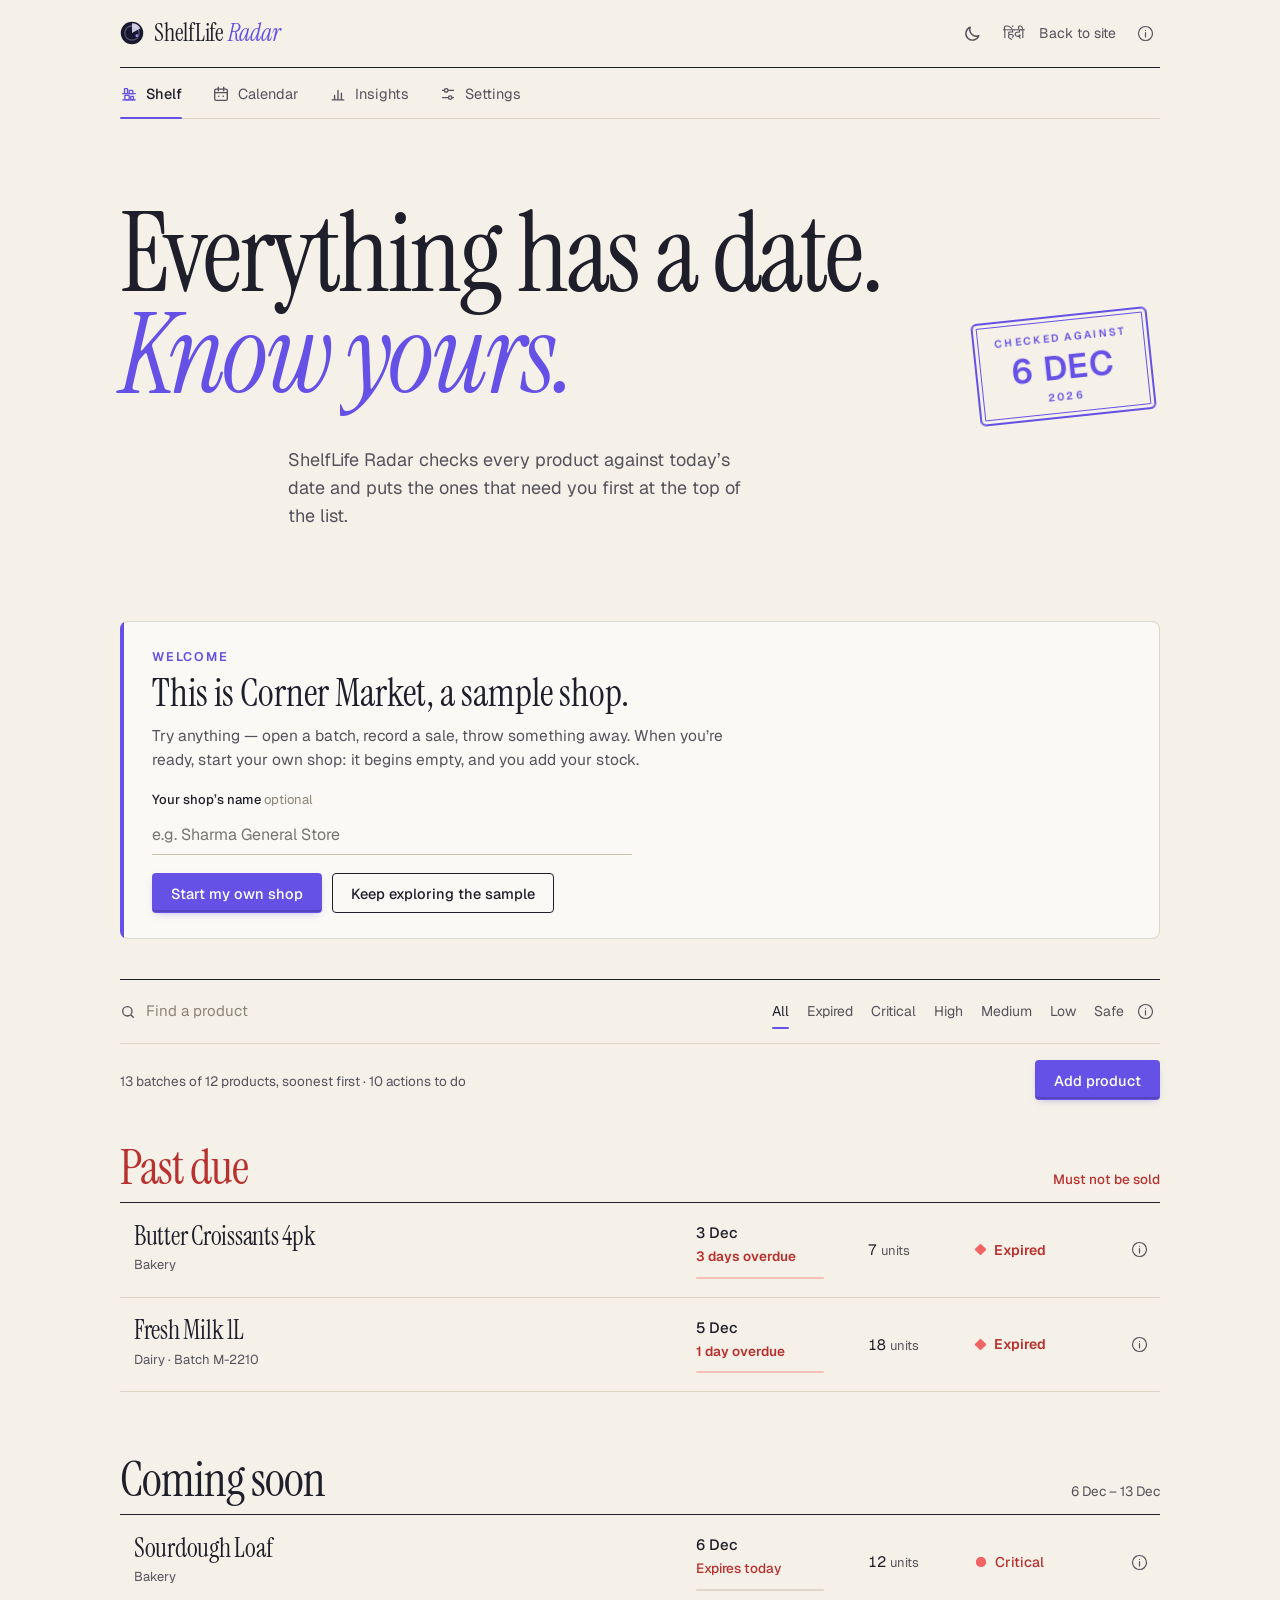
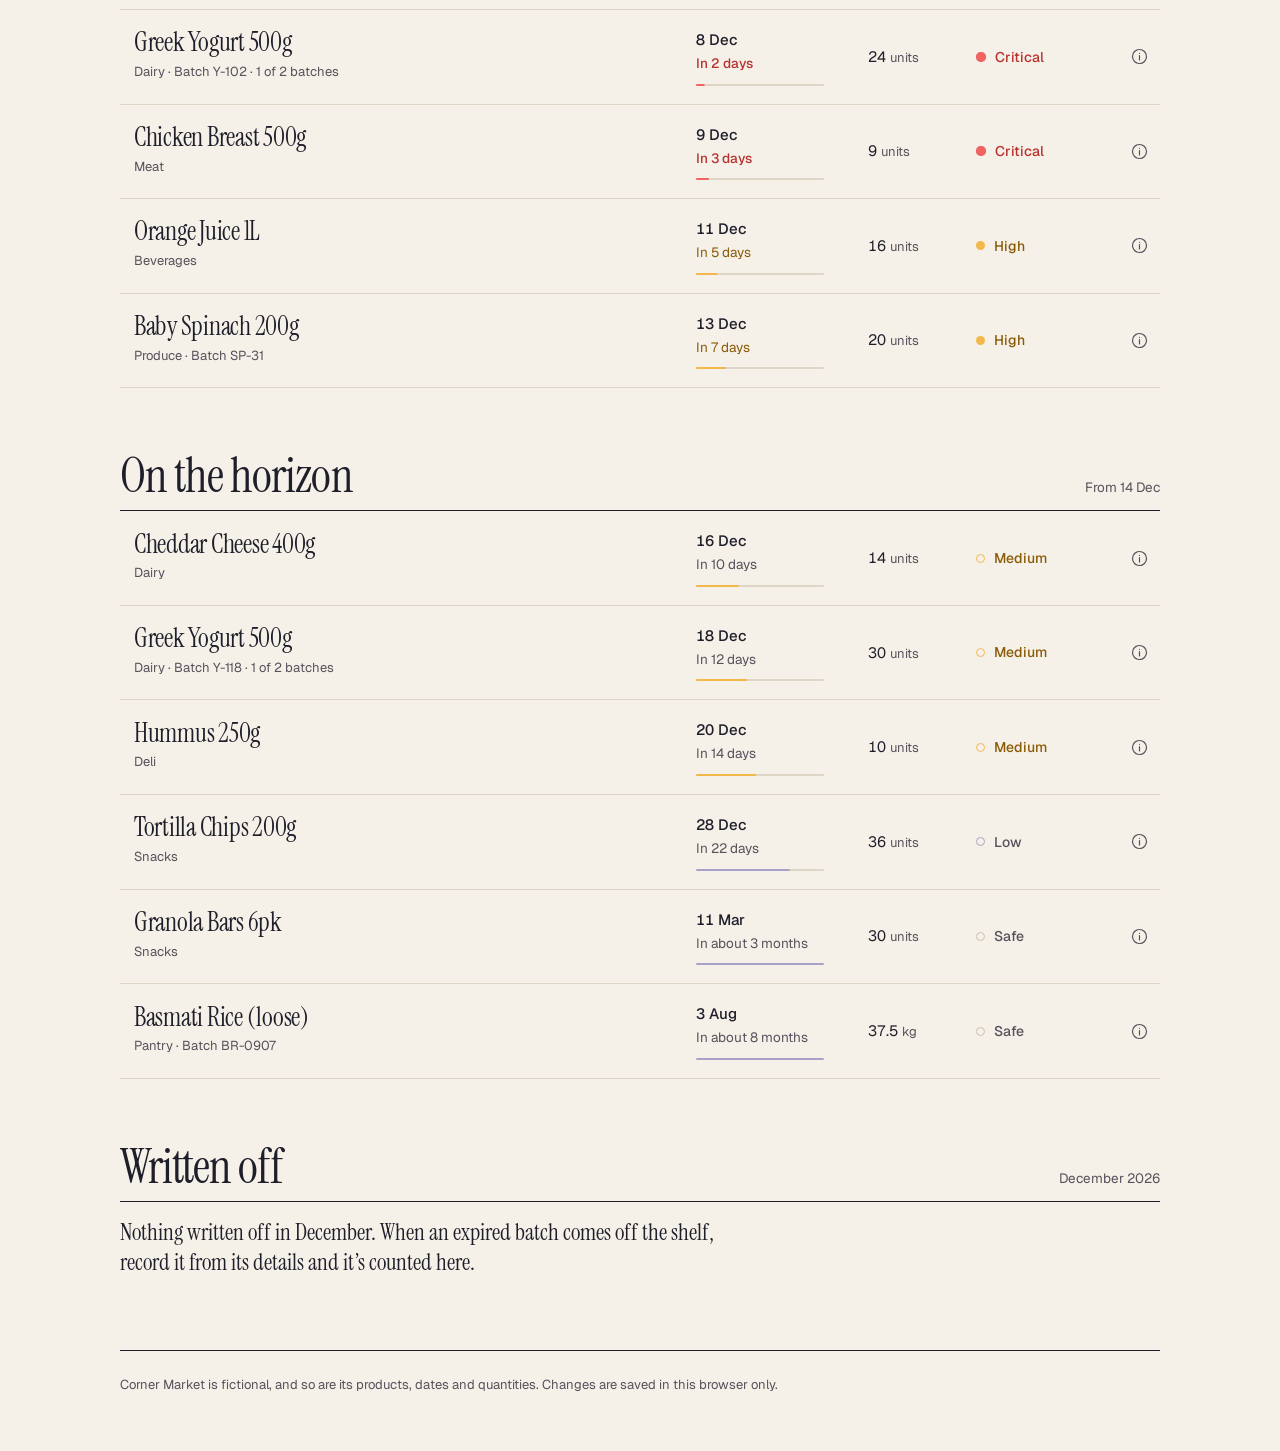
==== demo.html @ 05f5b01e "Add files via upload" ====
<!doctype html>
<html lang="en">
<head>
  <meta charset="utf-8" />
  <meta name="viewport" content="width=device-width, initial-scale=1" />
  <title data-t>The Shelf — ShelfLife Radar</title>
  <meta name="description" content="ShelfLife Radar demo: everything has a date. Fictional inventory, sorted by expiry." />
  <meta name="theme-color" content="#F5F1E8" />
  <link rel="icon" href="assets/favicon.svg" type="image/svg+xml" />
  <link rel="apple-touch-icon" href="assets/icon-192.png" />
  <link rel="preconnect" href="https://fonts.googleapis.com" />
  <link rel="preconnect" href="https://fonts.gstatic.com" crossorigin />
  <!-- The Devanagari fonts are split by script, so they only download when Hindi text is on the page -->
  <link href="https://fonts.googleapis.com/css2?family=Instrument+Serif:ital@0;1&family=Geist:wght@400;500;600&family=Tiro+Devanagari+Hindi:ital@0;1&family=Noto+Sans+Devanagari:wght@400;500;600&display=swap" rel="stylesheet" />
  <link rel="stylesheet" href="css/styles.css" />
  <link rel="stylesheet" href="css/demo.css" />
  <link rel="stylesheet" href="css/app.css" />
  <link rel="prefetch" href="index.html" />
  <script>(function (d) { d.classList.add("js"); var t; try { t = localStorage.getItem("shelflife-theme"); } catch (e) {} if (t !== "light" && t !== "dark") t = window.matchMedia && matchMedia("(prefers-color-scheme: dark)").matches ? "dark" : "light"; d.setAttribute("data-theme", t); })(document.documentElement);</script>
</head>
<body class="paper">
  <a class="skip-link" href="#inventory" data-t>Skip to the inventory</a>

  <div class="sheet" data-demo>
    <header class="mast">
      <a href="index.html" class="mast__brand" data-page-link>
        <svg class="mast__mark" viewBox="0 0 32 32" width="24" height="24" aria-hidden="true">
          <circle cx="16" cy="16" r="15" fill="currentColor" />
          <circle cx="16" cy="16" r="9.5" fill="none" stroke="#EAE6FF" stroke-opacity=".35" stroke-width="1.4" />
          <path class="brand__sweep" d="M16 16 L16 3 A13 13 0 0 1 27.3 9.5 Z" fill="#EAE6FF" fill-opacity=".85" />
          <circle class="brand__blip" cx="22.5" cy="19.5" r="1.9" fill="#9D8CFF" />
        </svg>
        <span>ShelfLife <em>Radar</em></span>
      </a>
      <div class="mast__right">
        <!-- English / हिंदी: filled in by i18n.js -->
        <!-- shown only when the browser offers to install the site as an app -->
        <button type="button" class="mast__link mast__install" data-install hidden data-t>Install app</button>
        <button type="button" class="theme-toggle" data-theme-toggle aria-label="Switch to dark mode" title="Switch to dark mode">
          <svg viewBox="0 0 20 20" aria-hidden="true"><path class="theme-toggle__moon" d="M16.6 12.4A7 7 0 0 1 7.6 3.4a7 7 0 1 0 9 9Z" /><g class="theme-toggle__sun"><circle cx="10" cy="10" r="3.6" /><path d="M10 1.8v1.8M10 16.4v1.8M1.8 10h1.8M16.4 10h1.8M4.2 4.2l1.3 1.3M14.5 14.5l1.3 1.3M4.2 15.8l1.3-1.3M14.5 5.5l1.3-1.3" /></g></svg>
        </button>
        <button type="button" class="mast__link mast__lang" data-lang-switch></button>
        <a href="index.html" class="mast__link mast__home" data-page-link data-t>Back to site</a>
        <button type="button" class="info" data-info="about" aria-label="About this demo" data-t-attr="aria-label" aria-expanded="false" aria-controls="info-pop">
          <svg viewBox="0 0 20 20" aria-hidden="true"><circle cx="10" cy="10" r="8.25" /><path d="M10 9v5M10 6.2v.1" /></svg>
        </button>
      </div>
    </header>
    <!-- Shelf · Calendar · Insights · Settings (built by shell.js; at the bottom on phones) -->
    <nav class="apptabs" aria-label="App" data-t-attr="aria-label" data-apptabs="shelf"></nav>

    <!-- Opening: identity only — no statistics -->
    <section class="opening" aria-labelledby="title">
      <p class="opening__shop" data-shop-name hidden></p>
      <h1 class="opening__title" id="title" data-split data-hero data-t-html>Everything has a date. <em>Know yours.</em></h1>
      <p class="opening__lead hero-in" style="--d:560ms" data-t>ShelfLife Radar checks every product against today’s date and puts the ones that need you first at the top of the list.</p>
      <!-- The signature: a grocer's date stamp that rolls forward to today, then presses down -->
      <div class="stamp" data-stamp role="img" aria-label="">
        <span class="stamp__label" aria-hidden="true" data-t>Checked against</span>
        <span class="stamp__window" aria-hidden="true"><span class="stamp__roll" data-roll></span></span>
        <span class="stamp__year" aria-hidden="true" data-year></span>
      </div>
    </section>

    <!-- First visit: this is a sample shop; start your own when ready (filled in by app.js) -->
    <section class="welcome" aria-labelledby="welcome-title" data-welcome hidden></section>

    <!-- Inventory: the part you act on -->
    <main class="inventory" id="inventory" tabindex="-1" aria-labelledby="inventory-title">
      <h2 class="sr-only" id="inventory-title" data-t>Inventory</h2>
      <div class="controls">
        <div class="find">
          <label class="sr-only" for="find-input" data-t>Find a product by name, batch, supplier or barcode</label>
          <svg viewBox="0 0 24 24" aria-hidden="true"><circle cx="11" cy="11" r="7" /><path d="m20 20-3.5-3.5" /></svg>
          <input id="find-input" type="search" placeholder="Find a product" data-t-attr="placeholder" autocomplete="off" data-search />
          <!-- shown only where the browser can read barcodes from the camera -->
          <button type="button" class="info find__scan" data-scan-search aria-label="Scan a barcode with the camera" data-t-attr="aria-label" hidden>
            <svg viewBox="0 0 20 20" aria-hidden="true"><path d="M2.5 6V3.5h2.5M15 3.5h2.5V6M17.5 14v2.5H15M5 16.5H2.5V14M6 7v6M8.5 7v6M11 7v6M14 7v6" /></svg>
          </button>
        </div>
        <div class="filter">
          <div class="tabs" role="group" aria-label="Filter by risk level" data-t-attr="aria-label" data-filters></div>
          <button type="button" class="info" data-info="levels" aria-label="What the risk levels mean" data-t-attr="aria-label" aria-expanded="false" aria-controls="info-pop">
            <svg viewBox="0 0 20 20" aria-hidden="true"><circle cx="10" cy="10" r="8.25" /><path d="M10 9v5M10 6.2v.1" /></svg>
          </button>
        </div>
      </div>
      <div class="inv__meta">
        <p aria-live="polite"><span data-count></span><span data-count-tail></span></p>
        <div class="inv__actions">
          <!-- import, export, backup and reset are on the Settings tab -->
          <button type="button" class="btn btn--primary btn--sm" data-add aria-expanded="false" aria-controls="adder" data-t>Add product</button>
        </div>
      </div>
      <!-- Add product: expands in place, like a product's details -->
      <section class="adder" id="adder" aria-labelledby="adder-title" data-adder inert>
        <div class="adder__inner"><div class="adder__body" data-adder-body></div></div>
      </section>
      <div data-groups></div>
      <div class="empty" data-empty hidden></div>

      <!-- Written off: expired stock that has left the shelf, and what it cost -->
      <section class="group ledger is-in" aria-labelledby="ledger-title">
        <header class="group__head"><h3 class="group__title" id="ledger-title" data-t>Written off</h3><p class="group__note" data-ledger-note></p></header>
        <p class="ledger__sum" aria-live="polite" data-ledger-sum></p>
        <p class="ledger__more" data-ledger-more hidden></p>
        <ol class="ledger__list" data-ledger-list></ol>
        <p class="ledger__export" data-ledger-export-wrap hidden><button type="button" class="detail__link" data-ledger-export data-t>Download all write-offs (CSV)</button></p>
      </section>
    </main>

    <footer class="colophon">
      <p data-t>Corner Market is fictional, and so are its products, dates and quantities. Changes are saved in this browser only.</p>
    </footer>
  </div>

  <div class="pop" id="info-pop" role="dialog" aria-modal="false" aria-labelledby="pop-title" data-pop hidden></div>
  <div class="toasts" aria-live="polite" data-toasts></div>

  <!-- the language goes first, so the headline is split into words already translated -->
  <script src="js/demo/i18n-hi.js"></script>
  <script src="js/demo/i18n.js"></script>
  <script src="js/main.js"></script>
  <script src="js/demo/inventory.js"></script>
  <script src="js/demo/store.js"></script>
  <script src="js/demo/csv.js"></script>
  <script src="js/demo/scan.js"></script>
  <script src="js/demo/ui.js"></script>
  <script src="js/demo/shell.js"></script>
  <script src="js/demo/app.js"></script>
</body>
</html>
---- css/styles.css ----
/* =========================================================
   ShelfLife Radar — shared base (homepage + demo)
   Tokens · Base · Buttons · Reveal helpers · Page transition · Keyframes · Reduced motion
   Page-specific styles live in home.css and demo.css.
   ========================================================= */

:root {
  /* Palette — midnight navy, electric violet, soft lavender on warm off-white.
     Amber and coral are reserved for expiry-risk information only. */
  --bg: #faf9f6;
  --surface: #ffffff;
  --line: #e7e5ee;
  --line-strong: #d4d1e0;

  --ink: #242433;
  --ink-2: #3c3c50;
  --muted: #5c5c70;
  --faint: #727287;

  --navy: #17172f;
  --violet: #7965f2;          /* fills, lines, highlights, focus */
  --violet-strong: #6651e6;   /* button backgrounds & small violet text (AA contrast) */
  --violet-deep: #5440d4;     /* hover/pressed */
  --lavender: #eae6ff;

  --amber: #f2b84b;
  --amber-ink: #8a5a06;
  --coral: #f06464;
  --coral-ink: #b8312f;

  --logo: var(--navy);        /* the radar disc in the logo */
  /* quiet lavender marks for "nothing urgent" (fuses, dots, bars), and the soft amber bar */
  --mark-fuse: #a8a2c9;
  --mark-dot: #b8b1dd;
  --mark-bar: #c9c3e6;
  --amber-soft: #f6d58e;

  --font-body: "Geist", "Noto Sans Devanagari", ui-sans-serif, system-ui, -apple-system, "Segoe UI", Roboto, sans-serif;

  --ease: cubic-bezier(0.16, 1, 0.3, 1);
  --ease-soft: cubic-bezier(0.4, 0, 0.2, 1);
  color-scheme: light;
}

/* ---------- Dark theme ----------
   The script in each page's <head> sets data-theme before the first paint: the choice saved in
   this browser, else the phone's own setting (main.js keeps it in step and runs the switch).
   Same identity at night: warm dark paper, warm light ink, the violet lightened so it reads.
   Tokens flip here; each stylesheet ends with the few rules that need more than a token. */
:root[data-theme="dark"] {
  color-scheme: dark;
  --bg: #16151c;
  --surface: #201f28;
  --line: #2e2c37;
  --line-strong: #46424f;
  --ink: #ece8de;
  --ink-2: #d2cdc3;
  --muted: #aaa498;
  --faint: #948e82;
  --lavender: #2a2745;
  --amber-ink: #f2c46a;
  --coral-ink: #ff8f88;
  --logo: #302c62;
  --mark-fuse: #6c6690;
  --mark-dot: #6c6690;
  --mark-bar: #5d5885;
  --amber-soft: #a8823a;
  background: #16151c;
}
[data-theme="dark"] .paper,
[data-theme="dark"] .home {
  --paper: #16151c;
  --ink: #ece8de;
  --ink-soft: #b8b2a7;
  --muted: #948e82;
  --rule: #2f2d37;
  --rule-strong: #46424f;
  --accent: #a898ff;
}

/* ---------- Base ---------- */
*, *::before, *::after { box-sizing: border-box; }
html { scroll-behavior: smooth; -webkit-text-size-adjust: 100%; }
body {
  margin: 0;
  background: var(--bg);
  color: var(--ink);
  font-family: var(--font-body);
  font-size: 17px;
  line-height: 1.6;
  -webkit-font-smoothing: antialiased;
  overflow-x: clip;
}
h1, h2, h3, p, figure { margin: 0; }
ul, ol { margin: 0; padding: 0; list-style: none; }
a { color: inherit; text-decoration: none; }
button { font: inherit; color: inherit; background: none; border: 0; padding: 0; cursor: pointer; }

/* outline follows each element's own radius */
:focus-visible { outline: 2px solid var(--violet); outline-offset: 3px; }

.skip-link {
  position: absolute; left: 16px; top: -60px; z-index: 100;
  padding: 10px 14px; border-radius: 10px; background: var(--navy); color: #fff;
  transition: top 0.2s var(--ease);
}
.skip-link:focus { top: 12px; }

/* Page transitions between the homepage and the demo (see main.js).
   The canvas behind both pages is the same paper colour, so there is never a white flash. */
html { background: #f5f1e8; }
/* A sheet of paper with a violet edge wipes across between pages:
   exit — it rises from the bottom and covers the page, then the browser navigates;
   entry — the new page starts covered and the sheet lifts away. */
html::after {
  content: ""; position: fixed; inset: 0; z-index: 300; pointer-events: none;
  background: #f5f1e8;
  border-top: 3px solid #6651e6; border-bottom: 3px solid #6651e6;
  transform: translateY(101%);
}
.js::after { animation: sheetLift 0.6s cubic-bezier(0.7, 0, 0.3, 1) both; }
.is-leaving::after { animation: none; transform: none; transition: transform 0.38s cubic-bezier(0.7, 0, 0.3, 1); }
@keyframes sheetLift { from { transform: none; } to { transform: translateY(-101%); } }
/* under the sheet, the page settles in (backwards fill: no transform lingers afterwards,
   so fixed and sticky elements behave normally once it has arrived) */
.js body { animation: pageIn 0.7s var(--ease) 0.15s backwards; }
.is-leaving body { pointer-events: none; }
@keyframes pageIn { from { opacity: 0; transform: translateY(18px); } }
:root[data-theme="dark"]::after { background: #16151c; border-color: #a898ff; }

/* Switching light/dark: the new look spreads out in a circle from the button (main.js) */
::view-transition-old(root), ::view-transition-new(root) { animation: none; mix-blend-mode: normal; }

/* ---------- Light / dark switch (moon in light, sun in dark) ---------- */
.theme-toggle {
  display: inline-grid; place-items: center; flex: none;
  width: 34px; height: 34px; margin: -4px 0;
  border-radius: 50%;
  color: var(--ink-soft);
  -webkit-tap-highlight-color: transparent;
  transition: color 0.2s ease, background-color 0.2s ease, transform 0.15s var(--ease);
}
.theme-toggle:hover { color: var(--accent); background: rgba(121, 101, 242, 0.1); }
.theme-toggle:active { transform: scale(0.9); }
.theme-toggle svg { width: 19px; height: 19px; overflow: visible; fill: none; stroke: currentColor; stroke-width: 1.5; stroke-linecap: round; stroke-linejoin: round; }
.theme-toggle__moon, .theme-toggle__sun { transform-origin: 10px 10px; transition: transform 0.6s var(--ease), opacity 0.3s ease; }
.theme-toggle__sun { opacity: 0; transform: rotate(-90deg) scale(0.4); }
[data-theme="dark"] .theme-toggle__sun { opacity: 1; transform: none; }
[data-theme="dark"] .theme-toggle__moon { opacity: 0; transform: rotate(90deg) scale(0.4); }

/* Off-screen loops can be paused by JS */
.is-paused, .is-paused * { animation-play-state: paused !important; }

/* ---------- Buttons ---------- */
.btn {
  position: relative;
  display: inline-flex; align-items: center; justify-content: center; gap: 10px;
  height: 48px; padding: 0 22px;
  border-radius: 999px;
  font-weight: 500; font-size: 15.5px;
  white-space: nowrap;
  border: 1px solid transparent;
  user-select: none;
  -webkit-tap-highlight-color: transparent;
  /* one feel everywhere: quick colour, springy lift; press is instant, release eases back */
  transition: transform 0.3s var(--ease), box-shadow 0.3s var(--ease), background-color 0.18s ease, border-color 0.18s ease, color 0.18s ease;
}
.btn:hover { transform: translateY(-1.5px); }
.btn:active { transform: translateY(0) scale(0.97); transition-duration: 0.08s; }
.btn--sm { height: 38px; padding: 0 16px; font-size: 14.5px; }
.btn--lg { height: 54px; padding: 0 26px; font-size: 16.5px; }
.btn__arrow { width: 18px; height: 18px; fill: none; stroke: currentColor; stroke-width: 2; stroke-linecap: round; stroke-linejoin: round; transition: transform 0.35s var(--ease); }
.btn:hover .btn__arrow { transform: translateX(4px); }
.btn--primary {
  background: var(--violet-strong);
  color: #fff;
  box-shadow: inset 0 1px 0 rgba(255, 255, 255, 0.16), 0 6px 16px -6px rgba(102, 81, 230, 0.55);
}
.btn--primary:hover { background: var(--violet-deep); box-shadow: inset 0 1px 0 rgba(255, 255, 255, 0.16), 0 14px 28px -10px rgba(102, 81, 230, 0.6); }
.btn--ghost { color: var(--ink); border-color: var(--line-strong); background: transparent; }
.btn--ghost:hover { background: var(--surface); border-color: var(--ink-2); }

/* ---------- Reveal helpers (driven by main.js) ---------- */
/* Headings with data-split rise in word by word */
.w { display: inline-block; overflow: hidden; vertical-align: top; padding: 0 0.06em 0.12em; margin: 0 -0.06em -0.12em; }
.w__i { display: inline-block; }
.js [data-split] .w__i { transform: translateY(108%); transition: transform 1s var(--ease) calc(var(--wi) * 60ms + var(--d, 0ms)); }
.js.is-loaded [data-hero] .w__i,
.js [data-split].is-in .w__i { transform: none; }

/* Single elements fade up as they scroll in (an animation, so hover transitions stay untouched) */
.js [data-reveal]:not(.is-in) { opacity: 0; }
.js [data-reveal].is-in { animation: revealUp 0.9s var(--ease) var(--d, 0ms) backwards; }

/* Elements that enter with the first paint */
.js:not(.is-loaded) .hero-in { opacity: 0; }
.js.is-loaded .hero-in { animation: revealUp 1s var(--ease) var(--d) backwards; }

/* ---------- The logo: a radar that keeps sweeping ----------
   The dot lights up as the sweep's leading edge passes it (about 16% of the turn). */
.brand__sweep { transform-origin: 16px 16px; animation: spin 7s linear infinite; }
.brand__blip { animation: blip 7s linear infinite; }
@keyframes blip { 0%, 13% { opacity: 0.35; } 16% { opacity: 1; } 55%, 100% { opacity: 0.35; } }

/* ---------- Keyframes ---------- */
@keyframes spin { to { transform: rotate(360deg); } }
@keyframes revealUp { from { opacity: 0; transform: translateY(18px); } to { opacity: 1; transform: translateY(0); } }

/* ---------- Reduced motion ---------- */
@media (prefers-reduced-motion: reduce) {
  html { scroll-behavior: auto; }
  *, *::before, *::after {
    animation-duration: 0.001ms !important;
    animation-iteration-count: 1 !important;
    animation-delay: 0ms !important;
    transition-duration: 0.001ms !important;
    transition-delay: 0ms !important;
  }
}
---- css/demo.css ----
/* =========================================================
   ShelfLife Radar — The Shelf (demo)
   Paper, ink, one accent (violet). Instrument Serif for display, Geist for the interface.
   Opening = identity (headline + date stamp). Inventory = action. Details = on demand.
   Coral = expired / critical. Amber = approaching. Nothing else is coloured.
   ========================================================= */

.paper {
  --paper: #f5f1e8;
  --ink: #1f1f2b;
  --ink-soft: #55525c;
  --muted: #8a8476;
  --rule: #ddd6c6;
  --rule-strong: #c9c0ac;
  --accent: var(--violet-strong);
  --serif: "Instrument Serif", "Tiro Devanagari Hindi", "Iowan Old Style", "Palatino Linotype", Georgia, serif;
  --col: 168px;           /* the indent shared by the lead text */
  --t: 0.6s;
  --rise: 12px;
  background: var(--paper);
  color: var(--ink);
}

.sr-only {
  position: absolute; width: 1px; height: 1px; padding: 0; margin: -1px;
  overflow: hidden; clip: rect(0 0 0 0); white-space: nowrap; border: 0;
}
.sheet { max-width: 1120px; margin: 0 auto; padding: 0 40px; }   /* same frame as the homepage's .wrap */
.paper :focus-visible { outline-color: var(--accent); }
/* buttons inside the app: one size, beside the small text links; a tight shadow instead of a glow */
.paper .btn { height: 40px; padding: 0 18px; font-size: 14.5px; border-radius: 4px; }
.paper .btn--primary { box-shadow: inset 0 -2px 0 rgba(23, 23, 47, 0.22), 0 3px 8px -4px rgba(102, 81, 230, 0.5); }
.paper .btn--primary:hover { box-shadow: inset 0 -2px 0 rgba(23, 23, 47, 0.32), 0 8px 16px -8px rgba(102, 81, 230, 0.6); }
.paper .btn--ghost { border-color: var(--ink); color: var(--ink); }
.paper .btn--ghost:hover { background: rgba(31, 31, 43, 0.05); }
.js.is-loaded .paper .hero-in { animation: rise 0.8s var(--ease) var(--d) backwards; }

/* ---------- Small shared pieces ---------- */
.info {
  display: inline-grid; place-items: center; flex: none;
  width: 30px; height: 30px; margin: -5px 0;
  border-radius: 50%;
  color: var(--ink-soft);
  transition: color 0.2s ease, background-color 0.2s ease, transform 0.15s var(--ease);
}
.info svg { width: 17px; height: 17px; fill: none; stroke: currentColor; stroke-width: 1.4; stroke-linecap: round; }
.info:hover, .info[aria-expanded="true"] { color: var(--accent); background: rgba(121, 101, 242, 0.1); }
.info:active { transform: scale(0.9); }
.textlink { font-size: 15px; color: var(--accent); text-decoration: underline; text-underline-offset: 3px; text-decoration-thickness: 1px; }

.risk { display: inline-flex; align-items: center; gap: 8px; font-size: 13.5px; font-weight: 500; white-space: nowrap; }
.risk::before { content: ""; flex: none; width: 8px; height: 8px; border-radius: 50%; box-sizing: border-box; }
.risk--expired::before { border-radius: 1px; background: var(--coral); transform: rotate(45deg); }
.risk--critical::before { background: var(--coral); }
.risk--high::before { background: var(--amber); }
.risk--medium::before { border: 1.5px solid var(--amber); }
.risk--low::before, .risk--safe::before { border: 1.5px solid currentColor; opacity: 0.6; }

/* ---------- Masthead ---------- */
.mast { display: flex; align-items: center; justify-content: space-between; height: 68px; border-bottom: 1px solid var(--ink); }
.mast__brand { font-family: var(--serif); font-size: 24px; letter-spacing: -0.01em; white-space: nowrap; }
.mast__link { white-space: nowrap; }
.mast__brand em { color: var(--accent); }
.mast__right { display: flex; align-items: center; gap: 14px; }
.mast__link { font-size: 14px; color: var(--ink-soft); text-decoration: underline; text-decoration-color: transparent; text-underline-offset: 4px; transition: color 0.2s ease, text-decoration-color 0.2s ease; }
.mast__link:hover { color: var(--ink); text-decoration-color: currentColor; }

/* ---------- Opening: identity ---------- */
.opening { position: relative; padding: 84px 0 92px; }
.opening__title {
  font-family: var(--serif); font-weight: 400;
  font-size: clamp(3.6rem, 8.6vw, 7.4rem);
  line-height: 0.92; letter-spacing: -0.025em;
}
.opening__title em { display: block; color: var(--accent); white-space: nowrap; }
.opening__lead { max-width: 29rem; margin: 40px 0 0 var(--col); font-size: 18px; line-height: 1.55; color: var(--ink-soft); }

/* The signature: a date stamp. It rolls through the last week to today, then presses down. */
.stamp {
  position: absolute; right: 8px; top: 196px;
  display: grid; justify-items: center; gap: 2px;
  padding: 12px 20px 11px;
  color: var(--accent);
  border: 2px solid currentColor;
  border-radius: 6px;
  box-shadow: inset 0 0 0 3px var(--paper), inset 0 0 0 4px currentColor;
  rotate: 0deg;
  transform: rotate(-6deg);
  transition: rotate 0.5s var(--ease);
  cursor: default;
}
.stamp:hover { rotate: 4deg; }
.stamp__label, .stamp__year { font-size: 10.5px; font-weight: 600; letter-spacing: 0.22em; text-transform: uppercase; }
.stamp__window { display: block; height: 1.12em; overflow: hidden; font-size: 34px; font-weight: 600; letter-spacing: 0.04em; line-height: 1.12; font-variant-numeric: tabular-nums; }
.stamp__roll { display: flex; flex-direction: column; align-items: center; }
.stamp__roll span { display: block; height: 1.12em; white-space: nowrap; }
/* final state (no JS / reduced motion): today showing */
.stamp__roll { transform: translateY(calc(var(--steps, 0) * -1.12em)); }

.js .stamp { opacity: 0; }
.js .stamp .stamp__roll { transform: none; }
.js .stamp.is-on { animation: press 1.6s var(--ease) 0.35s both; }
.js .stamp.is-on .stamp__roll { transform: translateY(calc(var(--steps, 0) * -1.12em)); transition: transform 0.8s cubic-bezier(0.7, 0, 0.3, 1) 0.45s; }

/* ---------- Inventory: action ---------- */
.inventory { outline: none; }

.controls {
  position: sticky; top: 0; z-index: 20;
  display: flex; align-items: center; gap: 28px;
  padding: 12px 0;
  background: var(--paper);
  border-top: 1px solid var(--ink);
  border-bottom: 1px solid var(--rule);
}
.find { position: relative; flex: 0 0 240px; display: flex; align-items: center; gap: 4px; }
.find__scan[hidden] { display: none; }
.find__scan svg { position: static; margin: 0; stroke: currentColor; stroke-width: 1.4; }
.find > svg { position: absolute; left: 0; top: 50%; width: 16px; height: 16px; margin-top: -8px; fill: none; stroke: var(--ink-soft); stroke-width: 2; stroke-linecap: round; }
.find input {
  flex: 1; min-width: 0; width: 100%; padding: 7px 0 7px 26px;
  font: inherit; font-size: 15px; color: var(--ink);
  background: transparent; border: 0; border-bottom: 1px solid transparent; border-radius: 0;
  transition: border-color 0.2s ease;
}
.find input::placeholder { color: var(--muted); }
.find input:hover { border-bottom-color: var(--rule-strong); }
.find input:focus { outline: none; border-bottom-color: var(--accent); }
.filter { display: flex; align-items: center; gap: 6px; flex: 1; min-width: 0; justify-content: flex-end; }
.tabs { position: relative; display: flex; gap: 18px; overflow-x: auto; scrollbar-width: none; }
.tabs::-webkit-scrollbar { display: none; }
.tab { position: relative; padding: 6px 0; font-size: 14px; color: var(--ink-soft); white-space: nowrap; transition: color 0.18s ease, transform 0.08s ease; }
.tab:hover { color: var(--ink); }
.tab.is-active { color: var(--ink); }
.tab:active { transform: translateY(1px); }
/* one indicator that slides to the active filter (positioned by app.js) */
.tabs__bar {
  position: absolute; left: 0; bottom: 0;
  height: 1.5px; width: 0;
  background: var(--accent);
  border-radius: 1px;
  pointer-events: none;
  transition: transform 0.4s var(--ease), width 0.4s var(--ease);
}
.tabs__bar.no-anim { transition: none; }

.inv__meta { display: flex; align-items: baseline; justify-content: space-between; gap: 16px; padding-top: 16px; font-size: 13.5px; color: var(--ink-soft); }
.reset { font-size: 13.5px; color: var(--ink-soft); text-decoration: underline; text-decoration-color: var(--rule-strong); text-underline-offset: 4px; transition: color 0.2s ease, text-decoration-color 0.2s ease; }
.reset:hover { color: var(--ink); text-decoration-color: currentColor; }

/* groups */
.group { margin-top: 64px; }
[data-groups] > .group:first-child { margin-top: 44px; }
.group[hidden] { display: none; }
.group__head { display: flex; align-items: baseline; justify-content: space-between; gap: 16px; padding-bottom: 10px; border-bottom: 1px solid var(--ink); }
.group__title { font-family: var(--serif); font-weight: 400; font-size: clamp(2.2rem, 3.8vw, 3rem); line-height: 1; letter-spacing: -0.02em; }
.group--expired .group__title { color: var(--coral-ink); }
.group__note { font-size: 13.5px; color: var(--ink-soft); }
.group--expired .group__note { color: var(--coral-ink); font-weight: 500; }
.js .group .group__head { opacity: 0; transform: translateY(var(--rise)); transition: opacity var(--t) var(--ease) var(--rd, 0ms), transform var(--t) var(--ease) var(--rd, 0ms); }
.js .group.is-in .group__head { opacity: 1; transform: none; }

/* entries */
.entry { position: relative; border-bottom: 1px solid var(--rule); }
.entry[hidden] { display: none; }
.entry__row {
  position: relative;
  display: grid;
  grid-template-columns: minmax(0, 1fr) 148px 84px 124px 30px;
  align-items: center;
  column-gap: 24px;
  padding: 18px 6px 18px 14px;
  cursor: pointer;
}
/* hover / open: a wash that sweeps in from the left, with a violet edge when open */
.entry__row::before {
  content: ""; position: absolute; inset: 0;
  background: linear-gradient(90deg, rgba(121, 101, 242, 0.08), rgba(121, 101, 242, 0.02) 75%, transparent);
  transform: scaleX(0); transform-origin: left;
  transition: transform 0.45s var(--ease);
  pointer-events: none;
}
.entry__row::after { content: ""; position: absolute; left: 0; top: 10px; bottom: 10px; width: 2px; background: var(--accent); transform: scaleY(0); transition: transform 0.35s var(--ease); }
.entry__row:hover::before, .entry.is-open .entry__row::before { transform: none; }
.entry.is-open .entry__row::after { transform: none; }

.entry__what { position: relative; min-width: 0; }
.entry__name {
  display: flex; width: fit-content; align-items: baseline; gap: 10px; max-width: 100%;
  font-family: var(--serif); font-size: clamp(1.4rem, 2vw, 1.7rem); line-height: 1.08; letter-spacing: -0.01em;
  text-align: left;
  transition: transform 0.35s var(--ease), color 0.25s ease;
}
.entry__name-text {
  text-decoration: underline; text-decoration-thickness: 1px; text-underline-offset: 6px; text-decoration-color: transparent;
  background: linear-gradient(currentColor, currentColor) 0 58% / 0 1px no-repeat;   /* strike-through when handled */
  transition: text-decoration-color 0.25s ease, background-size 0.6s var(--ease);
}
.entry__row:hover .entry__name { transform: translateX(4px); }
.entry__row:hover .entry__name-text { text-decoration-color: var(--accent); }
.entry.is-open .entry__name { color: var(--accent); }
.entry__name:focus-visible { outline: 2px solid var(--accent); outline-offset: 4px; border-radius: 2px; }
.entry__check { width: 18px; height: 18px; flex: none; fill: none; stroke: var(--accent); stroke-width: 2; stroke-linecap: round; stroke-linejoin: round; stroke-dasharray: 20; stroke-dashoffset: 20; transition: stroke-dashoffset 0.5s var(--ease) 0.1s; }
.entry.is-done .entry__check, .entry.is-reviewed .entry__check { stroke-dashoffset: 0; }
.entry__cat { display: inline-block; margin-top: 4px; font-size: 13px; color: var(--ink-soft); }
.entry__note:not(:empty) { margin-left: 10px; font-size: 13px; font-weight: 500; color: var(--accent); }

.entry__when { position: relative; display: flex; flex-direction: column; gap: 1px; }
.entry__date { font-size: 15px; font-weight: 500; font-variant-numeric: tabular-nums; }
.entry__count { font-size: 13.5px; color: var(--ink-soft); white-space: nowrap; }
.entry--expired .entry__count { color: var(--coral-ink); font-weight: 600; }
.entry--critical .entry__count { color: var(--coral-ink); font-weight: 500; }
.entry--high .entry__count { color: var(--amber-ink); }
.entry__qty { position: relative; font-size: 15px; font-variant-numeric: tabular-nums; }
.entry__qty span { font-size: 13px; color: var(--ink-soft); }

/* status: one mark + one word; the mark's shape and fill grow with urgency */
.entry__status { position: relative; display: inline-flex; align-items: center; gap: 9px; font-size: 14px; font-weight: 500; color: var(--ink-soft); white-space: nowrap; }
.entry .mark { position: relative; flex: none; width: 9px; height: 9px; border-radius: 50%; box-sizing: border-box; border: 1.5px solid var(--rule-strong); transition: transform 0.35s var(--ease); }
.entry--expired .entry__status { color: var(--coral-ink); font-weight: 600; }
.entry--expired .mark { border: 0; border-radius: 1px; background: var(--coral); transform: rotate(45deg) scale(0.95); }
.entry--critical .entry__status { color: var(--coral-ink); }
.entry--critical .mark { border: 0; width: 10px; height: 10px; background: var(--coral); }
.entry--high .entry__status { color: var(--amber-ink); }
.entry--high .mark { border: 0; background: var(--amber); }
.entry--medium .entry__status { color: var(--amber-ink); }
.entry--medium .mark { border-color: var(--amber); }
.entry--low .mark { border-color: var(--mark-fuse); }
.entry__row:hover .mark { transform: scale(1.3); }
.entry--expired .entry__row:hover .mark { transform: rotate(45deg) scale(1.2); }
.entry__info { position: relative; }

.entry.is-done .entry__name-text { background-size: 100% 1px; color: var(--muted); }
.entry.is-done .entry__when, .entry.is-done .entry__qty, .entry.is-done .entry__status { opacity: 0.45; }
.entry.is-confirm .mark::after { content: ""; position: absolute; inset: -2px; border-radius: 50%; border: 1.5px solid var(--accent); animation: ring 1s var(--ease) both; }

/* entry reveal: rises in as it scrolls into view, a few at a time */
.js .entry { opacity: 0; transform: translateY(var(--rise)); transition: opacity var(--t) var(--ease) var(--rd, 0ms), transform var(--t) var(--ease) var(--rd, 0ms); }
.js .entry.is-in { opacity: 1; transform: none; }

/* ---------- Details: on demand, expanding in place ---------- */
.entry__drawer { display: grid; grid-template-rows: 0fr; transition: grid-template-rows 0.45s var(--ease); }
.entry.is-open .entry__drawer { grid-template-rows: 1fr; }
.entry.no-anim .entry__drawer, .entry.no-anim .detail > * { transition: none !important; }
.entry__drawer-inner { overflow: hidden; min-height: 0; }
.detail { padding: 4px 6px 24px 14px; }
.detail__plain, .detail__next { max-width: 40rem; }
.detail > * { opacity: 0; transform: translateY(8px); transition: opacity 0.4s var(--ease), transform 0.4s var(--ease); }
.entry.is-open .detail > * { opacity: 1; transform: none; }
.entry.is-open .detail > :nth-child(2) { transition-delay: 0.05s; }
.entry.is-open .detail > :nth-child(3) { transition-delay: 0.1s; }
.entry.is-open .detail > :nth-child(n + 4) { transition-delay: 0.15s; }
.detail__plain { font-family: var(--serif); font-size: 23px; line-height: 1.3; }
.entry--expired .detail__plain { color: var(--coral-ink); }
.detail__next { margin-top: 16px; padding-left: 14px; border-left: 2px solid var(--accent); font-size: 15px; line-height: 1.5; }
.entry--expired .detail__next { border-left-color: var(--coral); }
.detail__next span { display: block; font-size: 12.5px; font-weight: 600; color: var(--accent); }
.entry--expired .detail__next span { color: var(--coral-ink); }
.detail__status { margin-top: 12px; font-size: 13.5px; font-weight: 500; color: var(--accent); }
.detail__actions { display: flex; flex-wrap: wrap; align-items: center; gap: 10px; margin-top: 18px; }
.detail__manage { display: inline-flex; gap: 18px; margin-left: auto; }
.detail__link { font-size: 14px; color: var(--ink-soft); text-decoration: underline; text-underline-offset: 4px; text-decoration-color: var(--rule-strong); transition: color 0.2s ease, text-decoration-color 0.2s ease; }
.detail__link:hover { color: var(--ink); text-decoration-color: currentColor; }
.detail__title { margin-bottom: 14px; font-family: var(--serif); font-weight: 400; font-size: 24px; line-height: 1.1; }

/* the product's batches, inside an open row (soonest expiry first) */
.stock { margin-top: 22px; padding-top: 14px; border-top: 1px solid var(--rule); }
.stock__head { display: flex; flex-wrap: wrap; align-items: baseline; justify-content: space-between; gap: 6px 16px; font-size: 14.5px; color: var(--ink-soft); }
.stock__head b { font-weight: 600; color: var(--ink); }
.stock__head .detail__manage { margin-left: 0; }
.stock__list { display: grid; gap: 2px; margin-top: 10px; }
.stock__item { display: grid; grid-template-columns: 11rem minmax(0, 1fr); align-items: baseline; gap: 14px; padding: 8px 0; font-size: 14px; border-top: 1px dashed var(--rule); }
.stock__lot { font-weight: 500; color: var(--ink); text-align: left; white-space: nowrap; }
.stock__lot em { display: block; margin-top: 2px; font-style: normal; font-weight: 500; font-size: 12px; color: var(--accent); white-space: nowrap; }
.stock__go { color: var(--accent); text-decoration: underline; text-underline-offset: 3px; text-decoration-color: rgba(102, 81, 230, 0.35); transition: text-decoration-color 0.2s ease; }
.stock__go:hover { text-decoration-color: currentColor; }
.stock__facts { color: var(--ink-soft); }
.stock__add { display: inline-block; margin-top: 10px; }
.entry--nostock .entry__status, .entry--nostock .entry__count { color: var(--muted); }

/* delete confirmation (inside the open product) */
.confirm__title { font-family: var(--serif); font-size: 23px; line-height: 1.25; }
.confirm__text { margin-top: 6px; font-size: 15px; color: var(--ink-soft); }
.paper .btn--ink { background: var(--ink); color: var(--paper); }
.paper .btn--ink:hover { background: #000; }

/* ---------- Product form (add + edit) ---------- */
.pform { display: grid; grid-template-columns: repeat(3, minmax(0, 1fr)); gap: 20px 28px; max-width: 46rem; }
/* no browser spin arrows; softer calendar icons */
.pform input[type="number"] { -moz-appearance: textfield; appearance: textfield; }
.pform input[type="number"]::-webkit-inner-spin-button, .pform input[type="number"]::-webkit-outer-spin-button { -webkit-appearance: none; margin: 0; }
.pform input[type="date"]::-webkit-calendar-picker-indicator { opacity: 0.45; cursor: pointer; transition: opacity 0.2s ease; }
.pform input[type="date"]:hover::-webkit-calendar-picker-indicator, .pform input[type="date"]:focus::-webkit-calendar-picker-indicator { opacity: 0.9; }
.pform__field { display: flex; flex-direction: column; min-width: 0; }
.pform__field--name, .pform__section { grid-column: 1 / -1; }
.pform__section { margin: 6px 0 -6px; padding-top: 12px; border-top: 1px solid var(--rule); font-size: 13px; font-weight: 600; color: var(--ink-soft); }
.pform label { font-size: 13px; font-weight: 500; color: var(--ink); }
.pform__hint { font-weight: 400; color: var(--muted); }
.pform input, .pform select {
  width: 100%;
  margin-top: 4px;
  padding: 7px 0;
  font: inherit; font-size: 16px; color: var(--ink); font-variant-numeric: tabular-nums;
  background: transparent;
  border: 0; border-bottom: 1px solid var(--rule-strong); border-radius: 0;
  transition: border-color 0.2s ease, box-shadow 0.2s ease;
}
.pform select { appearance: none; -webkit-appearance: none; padding-right: 22px; background: linear-gradient(45deg, transparent 50%, var(--ink-soft) 50%) right 6px center / 5px 5px no-repeat, linear-gradient(-45deg, transparent 50%, var(--ink-soft) 50%) right 1px center / 5px 5px no-repeat; cursor: pointer; }
.pform input:hover, .pform select:hover { border-bottom-color: var(--ink-soft); }
.pform input:focus, .pform select:focus { outline: none; border-bottom-color: var(--accent); box-shadow: 0 1px 0 var(--accent); }
.pform input:focus-visible, .pform select:focus-visible { outline: none; }
.pform__msg { min-height: 0; margin-top: 4px; font-size: 13px; line-height: 1.35; color: var(--coral-ink); }
.pform__msg:empty { margin-top: 0; }
.pform__field.is-invalid input, .pform__field.is-invalid select { border-bottom-color: var(--coral-ink); box-shadow: 0 1px 0 var(--coral-ink); }
.pform__field.is-invalid .pform__msg { animation: msgIn 0.3s var(--ease); }
.pform__with { display: flex; align-items: flex-end; gap: 6px; }
.pform__with input { flex: 1; min-width: 0; }
.pform__with .info { margin: 0 0 2px; }
/* expiry worked out from a manufacture date */
.pform__mfg { grid-column: 1 / -1; margin-top: -4px; }
.pform__mfg-body { display: flex; flex-wrap: wrap; align-items: flex-end; gap: 10px 18px; margin-top: 12px; padding: 14px 16px; background: rgba(121, 101, 242, 0.06); border-radius: 4px; }
.pform__mfg-body[hidden] { display: none; }
.pform__mfg-life { display: flex; align-items: flex-end; gap: 10px; }
.pform__mfg-body label { display: flex; flex-direction: column; font-size: 13px; }
.pform__mfg-body input[type="date"] { width: 11.5rem; }
.pform__mfg-body input[type="number"] { width: 5rem; }
.pform__mfg-body select { width: 6.5rem; }
.pform__mfg-msg { flex-basis: 100%; font-size: 13.5px; color: var(--accent); }
.pform__mfg-msg.is-problem { color: var(--coral-ink); }
.pform__actions { grid-column: 1 / -1; display: flex; flex-wrap: wrap; gap: 10px; margin-top: 4px; }

/* ---------- Add product: expands in place below the count line ---------- */
.inv__actions { display: inline-flex; align-items: center; gap: 20px; }
.adder { display: grid; grid-template-rows: 0fr; transition: grid-template-rows 0.45s var(--ease); }
.adder.is-open { grid-template-rows: 1fr; }
.adder__inner { overflow: hidden; min-height: 0; }
.adder__body { margin-top: 18px; padding: 22px 0 26px; border-top: 1px solid var(--ink); border-bottom: 1px solid var(--rule); }
.adder__body > * { opacity: 0; transform: translateY(8px); transition: opacity 0.4s var(--ease), transform 0.4s var(--ease); }
.adder.is-open .adder__body > * { opacity: 1; transform: none; }
.adder.is-open .adder__body > :nth-child(2) { transition-delay: 0.06s; }
.adder__title { margin-bottom: 16px; font-family: var(--serif); font-weight: 400; font-size: 28px; line-height: 1.1; }
.empty .textlink { cursor: pointer; }
@keyframes msgIn { from { opacity: 0; transform: translateY(-3px); } to { opacity: 1; transform: none; } }

.empty { padding: 56px 0 24px; font-family: var(--serif); font-size: 26px; }
.empty[hidden] { display: none; }
.empty .textlink { margin-top: 10px; font-family: var(--font-body); }
.empty__hint { margin-top: 10px; font-family: var(--font-body); font-size: 14px; color: var(--ink-soft); }

/* ---------- Camera barcode scanner ---------- */
.scan { position: fixed; inset: 0; z-index: 100; display: grid; place-items: center; padding: 16px; background: rgba(31, 31, 43, 0.6); }
.scan__panel { display: grid; gap: 12px; justify-items: start; width: min(420px, 100%); padding: 18px; background: var(--paper); border-radius: 6px; box-shadow: 0 24px 60px -20px rgba(0, 0, 0, 0.5); }
.scan__title { font-family: var(--serif); font-size: 24px; line-height: 1.1; }
.scan__view { position: relative; width: 100%; aspect-ratio: 4 / 3; overflow: hidden; background: var(--ink); border-radius: 4px; }
.scan__view video { width: 100%; height: 100%; object-fit: cover; }
.scan__frame { position: absolute; left: 12%; right: 12%; top: 30%; bottom: 30%; border: 2px solid #fff; border-radius: 4px; box-shadow: 0 0 0 999px rgba(0, 0, 0, 0.35); }
.scan__msg { font-size: 14px; color: var(--ink-soft); }
.scan__msg.is-problem { color: var(--coral-ink); }

/* ---------- Hindi ---------- */
/* Letter-spacing pulls Devanagari letters apart, and its vowel signs need a little more line height */
:lang(hi) .stamp__label, :lang(hi) .stamp__year { letter-spacing: 0.04em; }
:lang(hi) .opening__title { line-height: 1.08; letter-spacing: 0; }
:lang(hi) .group__title { letter-spacing: 0; }
.mast__lang { cursor: pointer; }

/* ---------- Import (CSV) ---------- */
.io__text { max-width: 44rem; margin-bottom: 10px; font-size: 14.5px; line-height: 1.5; color: var(--ink-soft); }
.io__text b { font-weight: 600; color: var(--ink); }
.io__sum { margin-bottom: 4px; font-family: var(--serif); font-size: 23px; line-height: 1.3; }
.io__problem { max-width: 44rem; margin: 10px 0; padding-left: 12px; border-left: 2px solid var(--coral-ink); font-size: 14.5px; line-height: 1.5; color: var(--coral-ink); }
.io__rows { display: grid; gap: 4px; max-width: 44rem; margin: 6px 0 14px; font-size: 13.5px; line-height: 1.45; color: var(--ink-soft); }
.io__rows b { font-weight: 600; color: var(--ink); }
.io__details { margin: 10px 0; font-size: 14px; color: var(--ink-soft); }
.io__details summary { cursor: pointer; text-decoration: underline; text-underline-offset: 4px; text-decoration-color: var(--rule-strong); }
.io__details summary:hover { color: var(--ink); }
.io__file { position: relative; cursor: pointer; }
.io__input { position: absolute; inset: 0; width: 100%; opacity: 0; cursor: pointer; font-size: 0; }
.io__file:focus-within { outline: 2px solid var(--accent); outline-offset: 3px; }
.ledger__export { margin-top: 22px; }
.ledger__export[hidden] { display: none; }

/* ---------- Written off ---------- */
.detail__hint { margin-top: 14px; font-size: 14px; color: var(--ink-soft); max-width: 40rem; }
.ledger { margin-top: 64px; }
.ledger__sum { margin-top: 16px; font-family: var(--serif); font-size: 23px; line-height: 1.3; max-width: 40rem; }
.ledger__more { margin-top: 6px; font-size: 13.5px; color: var(--ink-soft); }
.ledger__more[hidden] { display: none; }
.ledger__list { margin-top: 14px; }
.ledger__item { display: grid; grid-template-columns: minmax(0, 1fr) auto; align-items: baseline; gap: 4px 20px; padding: 16px 0; border-top: 1px solid var(--rule); }
.ledger__what { font-size: 15.5px; color: var(--ink-soft); }
.ledger__what b { font-family: var(--serif); font-weight: 400; font-size: 1.45rem; letter-spacing: -0.01em; color: var(--ink); }
.ledger__facts { grid-column: 1; font-size: 13.5px; color: var(--ink-soft); }
.ledger__value { grid-column: 2; grid-row: 1; font-size: 17px; font-weight: 500; font-variant-numeric: tabular-nums; }
.ledger__item--waste .ledger__value, .ledger__item--refused .ledger__value { color: var(--coral-ink); }
.ledger__item--received .ledger__value { color: var(--ink-soft); text-decoration: line-through; text-decoration-color: var(--rule-strong); }
.ledger__nocost { font-weight: 400; font-size: 13.5px; color: var(--muted); }
.ledger__acts { grid-column: 1 / -1; display: flex; flex-wrap: wrap; align-items: center; gap: 18px; margin-top: 12px; }

.colophon { margin-top: 72px; padding: 24px 0 56px; border-top: 1px solid var(--ink); font-size: 13px; color: var(--ink-soft); }

/* ---------- ⓘ popover ---------- */
/* Popovers grow out of the icon that opened them (--ox = the icon's x inside the popover) */
.pop {
  --ox: 50%;
  position: fixed; z-index: 70;
  width: min(340px, calc(100vw - 24px));
  padding: 16px 18px 17px;
  font-size: 14px; line-height: 1.5;
  color: rgba(245, 241, 232, 0.82);
  background: var(--ink);
  border-radius: 4px;
  box-shadow: 0 20px 44px -18px rgba(31, 31, 43, 0.55);
  opacity: 0;
  transform: translateY(-4px) scale(0.94);
  transform-origin: var(--ox) top;
  transition: opacity 0.18s ease, transform 0.28s var(--ease);
}
.pop::before { content: ""; position: absolute; left: var(--ox); top: -5px; width: 10px; height: 10px; margin-left: -5px; background: var(--ink); transform: rotate(45deg); }
.pop.is-above { transform: translateY(4px) scale(0.94); transform-origin: var(--ox) bottom; }
.pop.is-above::before { top: auto; bottom: -5px; }
.pop.is-on { opacity: 1; transform: none; }
.pop[hidden] { display: none; }
.pop__title { margin-bottom: 6px; font-family: var(--serif); font-size: 22px; line-height: 1.1; color: #fff; }
.pop p + p { margin-top: 8px; }
.pop__levels { display: grid; gap: 8px; margin-top: 4px; }
.pop__levels li { display: grid; grid-template-columns: 84px 1fr; column-gap: 12px; align-items: baseline; }
.pop .risk { color: #fff; font-size: 13px; }
.pop :focus-visible { outline-color: #c9bfff; }

/* ---------- Toasts ---------- */
.toasts { position: fixed; left: 50%; bottom: 24px; z-index: 90; display: grid; gap: 8px; justify-items: center; transform: translateX(-50%); width: max-content; max-width: calc(100% - 32px); pointer-events: none; }
.toast {
  display: flex; align-items: center; gap: 16px;
  padding: 11px 12px 11px 18px;
  background: var(--ink); color: var(--paper);
  font-size: 14.5px; border-radius: 4px;
  box-shadow: 0 16px 40px -14px rgba(31, 31, 43, 0.5);
  pointer-events: auto;
  opacity: 0; transform: translateY(var(--rise));
  transition: opacity 0.3s var(--ease-soft), transform 0.4s var(--ease);
}
.toast.is-in { opacity: 1; transform: none; }
.toast__undo { flex: none; white-space: nowrap; padding: 5px 10px; border-radius: 3px; color: #c9bfff; font-weight: 600; font-size: 14px; transition: background-color 0.2s ease, color 0.2s ease; }
.toast__undo:hover { background: rgba(255, 255, 255, 0.1); color: #fff; }
.toast__undo:focus-visible { outline-color: #fff; }

/* ---------- Motion ---------- */
@keyframes rise { from { opacity: 0; transform: translateY(12px); } to { opacity: 1; transform: none; } }
@keyframes ring { 0% { transform: scale(1); opacity: 0.9; } 100% { transform: scale(2.6); opacity: 0; } }
/* the stamp hovers, faintly inked, while its date rolls — then presses onto the page */
@keyframes press {
  0%   { opacity: 0;    transform: rotate(-10deg) scale(1.16) translateY(-10px); }
  20%  { opacity: 0.28; transform: rotate(-10deg) scale(1.14) translateY(-10px); }
  62%  { opacity: 0.32; transform: rotate(-10deg) scale(1.12) translateY(-8px); }
  74%  { opacity: 1;    transform: rotate(-6deg) scale(0.96); }
  84%  {                transform: rotate(-6deg) scale(1.015); }
  100% { opacity: 1;    transform: rotate(-6deg) scale(1); }
}

/* ---------- Tablet ---------- */
@media (max-width: 900px) {
  .paper { --col: 96px; }
  .stamp { top: auto; bottom: 40px; right: 0; }
  .controls { flex-wrap: wrap; row-gap: 6px; }
  .find { flex: 1 1 100%; }
  .filter { flex: 1 1 100%; justify-content: space-between; }
  .entry__row { grid-template-columns: minmax(0, 1fr) 128px 64px 110px 30px; column-gap: 16px; }
}

/* ---------- Mobile ---------- */
@media (max-width: 640px) {
  .sheet { padding: 0 20px; }
  .mast { height: 60px; }
  .mast__brand { font-size: 21px; }
  .mast__home { display: none; }          /* the logo already goes home */
  .mast__right { gap: 12px; }
  .mast__link { padding: 12px 0; }
  .opening { padding: 44px 0 52px; }
  .opening__title { font-size: clamp(3.1rem, 15vw, 4.4rem); }
  .opening__lead { margin: 26px 0 0; font-size: 16.5px; }
  .stamp { position: relative; right: auto; bottom: auto; top: auto; display: inline-grid; margin: 34px 0 0 6px; padding: 10px 16px 9px; }
  .stamp__window { font-size: 28px; }

  .tabs { gap: 16px; -webkit-mask-image: linear-gradient(90deg, #000 85%, transparent); mask-image: linear-gradient(90deg, #000 85%, transparent); }
  .group { margin-top: 36px; }
  .group__title { font-size: 1.9rem; }

  /* row: name + ⓘ, then date · quantity · status */
  .entry__row {
    grid-template-columns: auto auto minmax(0, 1fr) 30px;
    grid-template-areas: "what what what info" "when qty status status";
    row-gap: 10px; column-gap: 16px;
    padding: 16px 2px 16px 10px;
  }
  .entry__what { grid-area: what; }
  .entry__info { grid-area: info; align-self: start; }
  .entry__when { grid-area: when; flex-direction: row; align-items: baseline; gap: 8px; }
  .entry__qty { grid-area: qty; }
  .entry__status { grid-area: status; justify-self: end; font-size: 13.5px; }
  .entry__name { font-size: 1.6rem; }
  .entry__row:hover .entry__name { transform: none; }
  .detail { padding: 2px 2px 22px 10px; }
  .detail__plain { font-size: 20px; }
  .detail__actions .btn { flex: 1 1 100%; }
  .detail__manage { margin: 6px auto 0; }
  .pform { grid-template-columns: 1fr 1fr; gap: 16px 18px; }
  .pform__field--name, .pform__field--category, .pform__field--supplier { grid-column: 1 / -1; }
  .stock__item { grid-template-columns: 1fr; gap: 0; }
  .pform__actions .btn { flex: 1 1 100%; }
  .inv__meta { flex-wrap: wrap; align-items: center; row-gap: 10px; }
}

/* =========================================================
   Motion — every open, switch and change animates.
   Only transform, opacity and clip-path move (smooth on phones). The global
   prefers-reduced-motion rule in styles.css turns all of this off; the JS
   helpers (enter/leave/tween in app.js) check it too.
   ========================================================= */

/* anything marked hidden stays hidden, whatever display a class gives it */
.paper [hidden] { display: none !important; }

/* logo in the masthead (the radar keeps sweeping — see styles.css) */
.mast__brand { display: inline-flex; align-items: center; gap: 10px; }
.mast__mark { flex: none; color: var(--logo); transition: transform 0.6s var(--ease); }
.mast__brand:hover .mast__mark { transform: rotate(-20deg); }

/* things that rise into place one after another (app.js enter() sets --i) */
.is-entering { animation: enterUp 0.5s var(--ease) calc(var(--i, 0) * 45ms) both; }
@keyframes enterUp { from { opacity: 0; transform: translateY(12px); } to { opacity: 1; transform: none; } }

/* section headings: the title wipes in from the left, then its rule draws under it */
.group__head { position: relative; }
.js .group__head { border-bottom-color: transparent; }
.js .group__head::after {
  content: ""; position: absolute; left: 0; right: 0; bottom: -1px; height: 1px; background: var(--ink);
  transform: scaleX(0); transform-origin: left; transition: transform 1.1s var(--ease) calc(var(--rd, 0ms) + 150ms);
}
.js .group.is-in .group__head::after { transform: none; }
.js .group .group__title { clip-path: inset(-25% 100% -25% 0); transition: clip-path 0.9s var(--ease) var(--rd, 0ms); }
.js .group.is-in .group__title { clip-path: inset(-25% -4% -25% 0); }

/* panels (Add product, Import, Backup): the top rule draws across as the panel unfolds */
.adder__body { position: relative; border-top-color: transparent; }
.adder__body::before {
  content: ""; position: absolute; left: 0; right: 0; top: -1px; height: 1px; background: var(--ink);
  transform: scaleX(0); transform-origin: left; transition: transform 0.7s var(--ease);
}
.adder.is-open .adder__body::before { transform: none; }

/* a row's details: the stock list cascades in after the rest */
.entry.is-open .stock__item { animation: enterUp 0.45s var(--ease) calc(0.25s + var(--si, 0) * 60ms) both; }

/* the "time left" fuse under each date: full = a month or more, empty = expired.
   It burns down to its length as the row comes into view. */
.entry__fuse { display: block; width: 100%; max-width: 128px; height: 2px; margin-top: 8px; border-radius: 2px; background: var(--rule); overflow: hidden; }
.entry__fuse i { display: block; height: 100%; border-radius: inherit; background: var(--mark-fuse); transform-origin: left; transform: scaleX(var(--left, 0)); transition: transform 1.2s var(--ease) calc(var(--rd, 0ms) + 250ms); }
.js .entry:not(.is-in) .entry__fuse i { transform: scaleX(0); }
.entry--critical .entry__fuse i { background: var(--coral); animation: fuseGlow 1.6s ease-in-out infinite; }
.entry--high .entry__fuse i, .entry--medium .entry__fuse i { background: var(--amber); }
.entry--expired .entry__fuse { background: rgba(240, 100, 100, 0.35); }
.entry--nostock .entry__fuse { visibility: hidden; }
.entry.is-done .entry__fuse { opacity: 0.45; }
@keyframes fuseGlow { 50% { opacity: 0.45; } }

/* critical rows: the status dot sends out a slow pulse */
.entry--critical .mark::before { content: ""; position: absolute; inset: 0; border-radius: 50%; background: var(--coral); animation: pulse 2.4s var(--ease) infinite; }
.entry.is-done .mark::before { animation: none; opacity: 0; }
@keyframes pulse { 0% { transform: scale(1); opacity: 0.55; } 70%, 100% { transform: scale(2.8); opacity: 0; } }

/* a row that was just added, restored or saved arrives with a violet glow */
.entry.is-arrived .entry__row { animation: arrive 1.4s var(--ease) both; }
@keyframes arrive {
  0% { background: rgba(121, 101, 242, 0.22); transform: translateX(-10px); }
  35% { background: rgba(121, 101, 242, 0.16); transform: none; }
  100% { background: transparent; }
}

/* the masthead stamp drifts as you scroll (app.js sets --sy) */
.stamp { translate: 0 var(--sy, 0px); }

/* text buttons press in */
.reset, .detail__link, .textlink, .tab { display: inline-block; transition-property: color, text-decoration-color, transform; }
.reset:active, .detail__link:active, .textlink:active, .tab:active { transform: scale(0.95); }
.info { transition: color 0.2s ease, background-color 0.2s ease, transform 0.35s var(--ease); }
.info:hover { transform: rotate(-12deg) scale(1.08); }
.info[aria-expanded="true"] { transform: scale(1.1); }

/* toasts spring up; undo toasts show how long the undo lasts (paused while pointed at) */
.toast { position: relative; overflow: hidden; transform: translateY(26px) scale(0.94); transition: opacity 0.3s var(--ease-soft), transform 0.55s cubic-bezier(0.34, 1.56, 0.64, 1); }
.toast.is-in { transform: none; }
.toast--undo::after {
  content: ""; position: absolute; left: 0; right: 0; bottom: 0; height: 2px; background: rgba(201, 191, 255, 0.7);
  transform-origin: left; animation: life var(--life, 6s) linear forwards;
}
.toast--undo.is-held::after { animation-play-state: paused; }
@keyframes life { from { transform: scaleX(1); } to { transform: scaleX(0); } }

/* the popover drops in with a little overshoot */
.pop { transition: opacity 0.2s ease, transform 0.45s cubic-bezier(0.34, 1.56, 0.64, 1); }

/* form errors shake once, gently */
.pform__field.is-invalid input, .pform__field.is-invalid select { animation: nudge 0.4s var(--ease); }
@keyframes nudge { 20% { transform: translateX(-4px); } 45% { transform: translateX(3px); } 70% { transform: translateX(-2px); } }

/* the "done" check draws, then the row's mark gives a small hop */
.entry.is-confirm .mark { animation: hop 0.5s cubic-bezier(0.34, 1.56, 0.64, 1); }
@keyframes hop { 40% { scale: 1.6; } }      /* scale, not transform: expired diamonds keep their rotation */

@media (max-width: 640px) {
  /* on phones the fuse runs along the bottom of the row */
  .entry__when { position: static; }
  .entry__fuse { position: absolute; left: 10px; right: 2px; bottom: 0; max-width: none; margin: 0; height: 2px; }

  /* actions: Add product full width, the text actions on one line under it */
  .inv__meta { flex-direction: column; align-items: stretch; }
  .inv__actions { display: flex; flex-wrap: wrap; align-items: center; width: 100%; gap: 0 18px; }
  .inv__actions [data-add] { order: -1; flex: 1 1 100%; height: 44px; margin-bottom: 2px; }
  .inv__actions .reset { white-space: nowrap; padding: 11px 0; }
  .paper .btn { height: 46px; }

  /* tabs: bigger to tap; the edge fade goes once the strip is scrolled to its end */
  .tab { padding: 12px 0; }
  .controls { padding: 6px 0; }
  .tabs { scroll-padding-inline: 0 56px; }
  .tabs.is-end { -webkit-mask-image: none; mask-image: none; }

  .find input { font-size: 16px; }        /* iPhone zooms into smaller text */

  /* row links: a bigger invisible tap area, so Delete isn't hit by mistake */
  .detail__link, .stock__go { padding: 11px 4px; margin: -11px -4px; }
  .detail__manage { gap: 24px; }
}
@media (max-width: 380px) {
  .entry__when { flex-wrap: wrap; row-gap: 0; }
}

/* ---------- Dark theme: what a token can't flip ----------
   Popovers, toasts and the camera stay dark panels (lifted off the page) instead of inverting. */
[data-theme="dark"] .paper .btn--ghost:hover { background: rgba(255, 255, 255, 0.06); }
[data-theme="dark"] .paper .btn--ink:hover { background: #fff; }
[data-theme="dark"] .info:hover,
[data-theme="dark"] .info[aria-expanded="true"] { background: rgba(168, 152, 255, 0.14); }
[data-theme="dark"] .stock__go { text-decoration-color: rgba(168, 152, 255, 0.45); }
[data-theme="dark"] .stock__go:hover { text-decoration-color: currentColor; }
[data-theme="dark"] .pform__mfg-body { background: rgba(168, 152, 255, 0.08); }
[data-theme="dark"] .scan__view { background: #000; }
[data-theme="dark"] .scan__panel { background: #201f28; }
[data-theme="dark"] .pop,
[data-theme="dark"] .pop::before { background: #2b2935; }
[data-theme="dark"] .pop { box-shadow: 0 0 0 1px #3a3745, 0 20px 44px -18px rgba(0, 0, 0, 0.8); }
[data-theme="dark"] .toast { background: #2b2935; color: var(--ink); box-shadow: 0 0 0 1px #3a3745, 0 16px 40px -14px rgba(0, 0, 0, 0.8); }
@keyframes arriveDark {
  0% { background: rgba(168, 152, 255, 0.2); transform: translateX(-10px); }
  35% { background: rgba(168, 152, 255, 0.14); transform: none; }
  100% { background: transparent; }
}
[data-theme="dark"] .entry.is-arrived .entry__row { animation-name: arriveDark; }
---- css/app.css ----
/* =========================================================
   ShelfLife Radar — the app pages around the Shelf
   (tab bar, page headers, Calendar, Insights, Settings).
   Same paper, ink and single violet accent as demo.css; amber/coral only mean expiry risk.
   Motion uses transform/opacity; styles.css turns it all off for reduced motion.
   ========================================================= */

/* ---------- Tab bar ---------- */
.apptabs { position: relative; border-bottom: 1px solid var(--rule); }
.apptabs__inner { position: relative; display: flex; gap: 30px; }
.apptab {
  position: relative; display: inline-flex; align-items: center; gap: 8px;
  padding: 14px 0 13px; font-size: 14.5px; color: var(--ink-soft); white-space: nowrap;
  transition: color 0.2s ease;
}
.apptab svg { width: 18px; height: 18px; fill: none; stroke: currentColor; stroke-width: 1.5; stroke-linecap: round; stroke-linejoin: round; transition: transform 0.45s cubic-bezier(0.34, 1.56, 0.64, 1); }
.apptab svg .fill { fill: currentColor; stroke: none; }
.apptab svg .knob { fill: var(--paper); transition: transform 0.45s var(--ease); }
.apptab:hover { color: var(--ink); }
.apptab:hover svg { transform: translateY(-2px) rotate(-6deg); }
.apptab:hover svg .knob:first-of-type { transform: translateX(4px); }
.apptab:hover svg .knob:last-of-type { transform: translateX(-4px); }
.apptab[aria-current="page"] { color: var(--ink); font-weight: 500; }
.apptab[aria-current="page"] svg { color: var(--accent); }
.apptab:active { transform: scale(0.96); }
.apptabs__bar {
  position: absolute; left: 0; bottom: -1px; height: 2px; width: 0; border-radius: 2px;
  background: var(--accent); transition: transform 0.55s var(--ease), width 0.55s var(--ease);
}
.apptabs__bar.no-anim { transition: none; }
/* a backup is due: a small coral dot on Settings that breathes */
.apptab__dot { position: absolute; top: 10px; left: 13px; width: 7px; height: 7px; border-radius: 50%; background: var(--coral); box-shadow: 0 0 0 2px var(--paper); animation: breathe 2.4s ease-in-out infinite; }
@keyframes breathe { 50% { transform: scale(1.35); } }

/* ---------- Page header (Calendar, Insights, Settings) ---------- */
.pagehead { padding: 64px 0 18px; }
.pagehead__title { font-family: var(--serif); font-weight: 400; font-size: clamp(2.8rem, 6.4vw, 5.2rem); line-height: 0.95; letter-spacing: -0.025em; }
.pagehead__title em { display: block; color: var(--accent); }
.pagehead__lead { max-width: 33rem; margin-top: 22px; font-size: 17px; line-height: 1.55; color: var(--ink-soft); }
:lang(hi) .pagehead__title { line-height: 1.12; letter-spacing: 0; }
.pageblock { margin-top: 56px; }
.pageblock .group__head { align-items: center; }

/* ---------- Calendar: the next 7 days ---------- */
.calweek { display: grid; grid-template-columns: repeat(7, minmax(0, 1fr)); gap: 10px; margin-top: 16px; }
.calweek__day {
  display: grid; justify-items: center; gap: 8px; padding: 12px 4px 10px; border-radius: 6px;
  text-align: center; transition: background-color 0.25s ease, transform 0.35s var(--ease);
}
.calweek__day:hover { background: rgba(121, 101, 242, 0.07); transform: translateY(-3px); }
.calweek__name { font-size: 13px; font-weight: 500; color: var(--ink-soft); }
.calweek__bar { position: relative; display: flex; align-items: flex-end; justify-content: center; width: 100%; height: 70px; }
.calweek__bar::before { content: ""; position: absolute; left: 22%; right: 22%; bottom: 0; height: 1px; background: var(--rule-strong); }
.calweek__bar i {
  display: block; width: 56%; max-width: 34px; height: calc(var(--n, 0) * 13px + 2px); border-radius: 3px 3px 0 0; background: var(--mark-bar);
  transform: scaleY(0); transform-origin: bottom; transition: transform 0.9s cubic-bezier(0.34, 1.3, 0.64, 1) calc(var(--i, 0) * 70ms);
}
.calweek.is-grown .calweek__bar i { transform: none; }
.calweek__day--expired .calweek__bar i, .calweek__day--critical .calweek__bar i { background: var(--coral); }
.calweek__day--high .calweek__bar i, .calweek__day--medium .calweek__bar i { background: var(--amber); }
.calweek__day--none .calweek__bar i { height: 0; }
.calweek__count { font-size: 12.5px; color: var(--ink-soft); font-variant-numeric: tabular-nums; }

/* ---------- Calendar: the month ---------- */
.cal__head { gap: 12px; }
.cal__nav { display: flex; align-items: center; gap: 10px; }
.cal__arrow { display: inline-grid; place-items: center; width: 38px; height: 38px; border-radius: 50%; border: 1px solid var(--rule-strong); color: var(--ink); transition: background-color 0.2s ease, transform 0.35s var(--ease), border-color 0.2s ease; }
.cal__arrow svg { width: 18px; height: 18px; fill: none; stroke: currentColor; stroke-width: 1.8; stroke-linecap: round; stroke-linejoin: round; }
.cal__arrow:hover { background: rgba(121, 101, 242, 0.08); border-color: var(--accent); }
[data-cal-prev]:hover { transform: translateX(-3px); }
[data-cal-next]:hover { transform: translateX(3px); }
.cal__arrow:active { transform: scale(0.9); }
.cal__sum { margin-top: 16px; font-family: var(--serif); font-size: 22px; line-height: 1.3; max-width: 44rem; }

.cal__layout { display: grid; grid-template-columns: minmax(0, 1.65fr) minmax(0, 1fr); gap: 44px; align-items: start; margin-top: 22px; }
.cal__weekdays, .cal__grid { display: grid; grid-template-columns: repeat(7, minmax(0, 1fr)); gap: 6px; }
.cal__weekdays span { padding-bottom: 6px; font-size: 12.5px; font-weight: 500; color: var(--muted); text-align: center; }
.cal__day {
  position: relative; display: flex; flex-direction: column; justify-content: space-between;
  aspect-ratio: 1 / 0.92; padding: 8px 8px 9px; border-radius: 6px; text-align: left;
  background: rgba(255, 255, 255, 0.35); box-shadow: inset 0 0 0 1px var(--rule);
  transition: background-color 0.25s ease, box-shadow 0.25s ease, transform 0.35s var(--ease);
}
.cal__day:hover { background: rgba(121, 101, 242, 0.06); transform: translateY(-2px); }
.cal__day:focus-visible { outline: 2px solid var(--accent); outline-offset: 2px; }
.cal__num { position: relative; z-index: 1; width: fit-content; font-family: var(--serif); font-size: 20px; line-height: 1; font-variant-numeric: tabular-nums; }
.cal__day.is-other { opacity: 0.35; }
.cal__day.is-past .cal__num { color: var(--muted); }
.cal__day--expired .cal__num, .cal__day--critical .cal__num { color: var(--coral-ink); }
/* today: circled, like the date stamp */
.cal__day.is-today .cal__num { color: var(--accent); }
.cal__day.is-today .cal__num::after { content: ""; position: absolute; inset: -6px -8px; border-radius: 50%; border: 1.5px solid var(--accent); transform: rotate(-8deg); }
/* the chosen day: a violet wash and edge that spring in */
.cal__day.is-selected { background: rgba(121, 101, 242, 0.12); box-shadow: inset 0 0 0 1.5px var(--accent); animation: pick 0.45s cubic-bezier(0.34, 1.56, 0.64, 1); }
@keyframes pick { from { transform: scale(0.92); } }
.cal__dots { display: flex; flex-wrap: wrap; align-items: center; gap: 4px; }
.cal__dot { display: inline-block; width: 8px; height: 8px; border-radius: 50%; background: var(--mark-dot); }
.cal__dot--expired { background: var(--coral); border-radius: 1px; transform: rotate(45deg) scale(0.9); }
.cal__dot--critical { background: var(--coral); }
.cal__dot--high { background: var(--amber); }
.cal__dot--medium { background: transparent; box-shadow: inset 0 0 0 1.5px var(--amber); }
.cal__more { font-size: 11px; font-weight: 600; color: var(--ink-soft); }
/* new month: days fall in along the diagonal, then their dots pop */
.cal__grid.is-cascading .cal__day { animation: calIn 0.5s var(--ease) calc(var(--i, 0) * 30ms) both; }
.cal__grid.is-cascading .cal__dot { animation: dotPop 0.45s cubic-bezier(0.34, 1.56, 0.64, 1) calc(var(--i, 0) * 30ms + 280ms + var(--j, 0) * 70ms) both; }
.cal__grid.is-cascading .cal__dot--expired { animation-name: dotPopDiamond; }
@keyframes calIn { from { opacity: 0; transform: translateY(10px) scale(0.96); } }
@keyframes dotPop { from { transform: scale(0); } }
@keyframes dotPopDiamond { from { transform: rotate(45deg) scale(0); } }
.cal__key { display: flex; flex-wrap: wrap; gap: 8px 18px; margin-top: 14px; font-size: 12.5px; color: var(--ink-soft); }
.cal__key > span { display: inline-flex; align-items: center; gap: 7px; }

/* ---------- Calendar: the chosen day ---------- */
.calday { position: sticky; top: 24px; padding: 22px 22px 24px; border-radius: 8px; background: rgba(255, 255, 255, 0.5); box-shadow: inset 0 0 0 1px var(--rule); min-height: 180px; }
.calday__title { font-family: var(--serif); font-weight: 400; font-size: 26px; line-height: 1.1; }
.calday__note { margin-top: 8px; font-size: 14.5px; line-height: 1.5; color: var(--ink-soft); }
.calday__note--past { color: var(--coral-ink); }
.calday__list { display: grid; margin-top: 14px; }
.calday__item { display: grid; grid-template-columns: 10px minmax(0, 1fr) auto; grid-template-areas: "mark what level" "mark go go"; align-items: baseline; gap: 2px 12px; padding: 12px 0; border-top: 1px solid var(--rule); }
.calday__mark { grid-area: mark; width: 8px; height: 8px; border-radius: 50%; background: var(--mark-dot); align-self: center; }
.calday__item--expired .calday__mark { background: var(--coral); border-radius: 1px; transform: rotate(45deg); }
.calday__item--critical .calday__mark { background: var(--coral); }
.calday__item--high .calday__mark { background: var(--amber); }
.calday__item--medium .calday__mark { box-shadow: inset 0 0 0 1.5px var(--amber); background: transparent; }
.calday__what { grid-area: what; display: grid; min-width: 0; }
.calday__what b { font-family: var(--serif); font-weight: 400; font-size: 19px; line-height: 1.2; }
.calday__what span { font-size: 13px; color: var(--ink-soft); }
.calday__level { grid-area: level; font-size: 13px; font-weight: 500; color: var(--ink-soft); }
.calday__item--expired .calday__level, .calday__item--critical .calday__level { color: var(--coral-ink); }
.calday__item--high .calday__level, .calday__item--medium .calday__level { color: var(--amber-ink); }
.calday__go { grid-area: go; justify-self: start; margin-top: 6px; font-size: 13.5px; font-weight: 500; color: var(--accent); }
.calday__go span { display: inline-block; transition: transform 0.35s var(--ease); }
.calday__go:hover span { transform: translateX(5px); }

/* ---------- Phones ---------- */
@media (max-width: 640px) {
  /* the tab bar moves to the bottom of the screen, under the thumb */
  .apptabs {
    position: fixed; left: 0; right: 0; bottom: 0; z-index: 60;
    background: rgba(245, 241, 232, 0.96); -webkit-backdrop-filter: blur(10px); backdrop-filter: blur(10px);
    border-top: 1px solid var(--rule); border-bottom: 0;
    padding-bottom: env(safe-area-inset-bottom);
  }
  .apptabs__inner { justify-content: space-around; gap: 0; }
  .apptab { flex: 1 1 0; flex-direction: column; gap: 3px; padding: 9px 2px 8px; font-size: 11.5px; }
  .apptab svg { width: 21px; height: 21px; }
  .apptabs__bar { top: -1px; bottom: auto; }
  .apptab__dot { top: 6px; left: calc(50% + 6px); }
  .paper { padding-bottom: 76px; }
  .toasts { bottom: 86px; }

  .pagehead { padding: 40px 0 8px; }
  .pagehead__title { font-size: clamp(2.5rem, 12vw, 3.4rem); }
  .pagehead__lead { font-size: 16px; }
  .pageblock { margin-top: 40px; }

  .calweek { gap: 2px; }
  .calweek__day { padding: 8px 0; }
  .calweek__name { font-size: 11.5px; }
  .calweek__count { font-size: 10.5px; }
  .calweek__bar { height: 56px; }
  .cal__head { flex-wrap: wrap; }
  .cal__sum { font-size: 19px; }
  .cal__layout { grid-template-columns: 1fr; gap: 22px; }
  .cal__weekdays, .cal__grid { gap: 3px; }
  .cal__day { aspect-ratio: 1 / 1.05; padding: 5px 4px 6px; }
  .cal__num { font-size: 16px; }
  .cal__dot { width: 6px; height: 6px; }
  .cal__dots { gap: 2px; }
  .calday { position: static; padding: 18px 16px 20px; }
}

/* =========================================================
   Insights
   ========================================================= */
/* the one number: plain sans, proportional figures */
.figure { margin-top: 36px; padding: 28px 0 30px; border-top: 1px solid var(--ink); border-bottom: 1px solid var(--rule); }
.figure__label { font-size: 14px; font-weight: 500; color: var(--ink-soft); }
.figure__value { margin-top: 6px; font-family: var(--font-body); font-weight: 600; font-size: clamp(3rem, 8vw, 5.6rem); line-height: 1; letter-spacing: -0.035em; }
.figure__line { margin-top: 14px; font-size: 17px; color: var(--ink); }
.figure__note { margin-top: 6px; font-size: 13.5px; color: var(--muted); }
.figure__note:empty { display: none; }

/* what to do: one line each, with a marker that says what kind of thing it is */
.advices { display: grid; gap: 2px; margin-top: 10px; }
.advice { display: grid; grid-template-columns: 14px minmax(0, 1fr); gap: 14px; align-items: baseline; padding: 16px 0; border-bottom: 1px solid var(--rule); font-size: 17px; line-height: 1.45; }
.advice__mark { width: 10px; height: 10px; border-radius: 50%; background: var(--accent); transform: translateY(-1px); }
.advice--urgent .advice__mark { background: var(--coral); border-radius: 1px; transform: rotate(45deg); }
.advice--soon .advice__mark { background: var(--amber); }
.advice--money .advice__mark { background: transparent; box-shadow: inset 0 0 0 2px var(--accent); }
.advice--info .advice__mark { background: var(--rule-strong); }
.advice--ok .advice__mark { background: transparent; border-radius: 0; width: 12px; height: 7px; border-left: 2px solid var(--accent); border-bottom: 2px solid var(--accent); transform: rotate(-45deg) translateY(-3px); }
.advice__go { white-space: nowrap; font-weight: 500; color: var(--accent); }
.advice__go span { display: inline-block; transition: transform 0.35s var(--ease); }
.advice__go:hover span { transform: translateX(5px); }
.js .pageblock .advice { opacity: 0; transform: translateX(-14px); transition: opacity 0.6s var(--ease), transform 0.6s var(--ease); }
.js .pageblock.is-in .advice { opacity: 1; transform: none; }
.js .pageblock.is-in .advice:nth-child(2) { transition-delay: 0.08s; }
.js .pageblock.is-in .advice:nth-child(3) { transition-delay: 0.16s; }
.js .pageblock.is-in .advice:nth-child(n + 4) { transition-delay: 0.24s; }

.chart { margin-top: 20px; }
.chart__empty { padding: 26px 0; font-size: 15px; color: var(--ink-soft); }
.legend { display: flex; flex-wrap: wrap; gap: 8px 18px; margin-top: 14px; font-size: 12.5px; color: var(--ink-soft); }
.legend > span { display: inline-flex; align-items: center; gap: 7px; }
.col-key { display: inline-block; width: 10px; height: 10px; border-radius: 2px; background: var(--mark-bar); }
.col-key--critical { background: var(--coral); }
.col-key--high { background: var(--amber); }
.col-key--medium { background: var(--amber-soft); }

/* the next 30 days: thin columns grown from one baseline, rounded at the top */
.chart30 { display: grid; grid-template-columns: 48px minmax(0, 1fr); grid-template-rows: 200px auto; column-gap: 10px; }
.chart30__scale { display: flex; flex-direction: column; justify-content: space-between; align-items: flex-end; font-size: 11.5px; color: var(--muted); font-variant-numeric: tabular-nums; transform: translateY(-6px); }
.chart30__plot { position: relative; border-bottom: 1px solid var(--ink-soft); }
.chart30__grid { position: absolute; inset: 0; display: flex; flex-direction: column; justify-content: space-between; pointer-events: none; }
.chart30__grid i { display: block; height: 1px; background: var(--rule); }
.chart30__grid i:last-child { background: transparent; }
.chart30__cols { position: absolute; inset: 0; display: grid; grid-template-columns: repeat(30, minmax(0, 1fr)); gap: 2px; align-items: end; }
.col { position: relative; display: flex; align-items: flex-end; justify-content: center; height: 100%; padding: 0; cursor: default; border-radius: 3px; }
.col i { display: block; width: 100%; max-width: 18px; height: var(--h, 0%); border-radius: 4px 4px 0 0; background: var(--mark-bar); transform: scaleY(0); transform-origin: bottom; transition: transform 0.8s cubic-bezier(0.34, 1.25, 0.64, 1) calc(var(--i, 0) * 25ms), filter 0.2s ease; }
.pageblock.is-in .col i { transform: none; }
.col--critical i, .col--expired i { background: var(--coral); }
.col--high i { background: var(--amber); }
.col--medium i { background: var(--amber-soft); }
.col:not(.col--empty):hover i, .col:focus-visible i { filter: brightness(0.88); }
.col:focus-visible { outline: 2px solid var(--accent); outline-offset: 2px; }
.col--empty { pointer-events: none; }
.chart30__week { position: absolute; left: 0; top: -4px; bottom: 0; width: var(--w); border-right: 1px solid var(--rule-strong); pointer-events: none; }
.chart30__week span { position: absolute; top: -18px; left: 0; font-size: 11.5px; font-weight: 500; color: var(--ink-soft); white-space: nowrap; }
.chart30__ticks { grid-column: 2; position: relative; height: 26px; font-size: 11.5px; color: var(--muted); }
.chart30__ticks span { position: absolute; top: 8px; left: var(--x); transform: translateX(-50%); white-space: nowrap; }
.chart30__ticks span:first-child { transform: none; left: 0; }

/* two charts side by side */
.pair { display: grid; grid-template-columns: repeat(2, minmax(0, 1fr)); gap: 0 48px; }

/* at risk by category: horizontal bars, one colour, value at the tip */
.hbars { display: grid; gap: 12px; }
.hbars li { display: grid; grid-template-columns: 7.5rem minmax(0, 1fr) auto; align-items: center; gap: 12px; }
.hbars__name { font-size: 14px; color: var(--ink); white-space: nowrap; overflow: hidden; text-overflow: ellipsis; }
.hbars__track { position: relative; display: block; height: 22px; padding: 0; border-radius: 0 4px 4px 0; cursor: default; }
.hbars__track i { position: absolute; left: 0; top: 3px; bottom: 3px; width: var(--w); border-radius: 0 4px 4px 0; background: var(--violet, #7965f2); transform: scaleX(0); transform-origin: left; transition: transform 1s var(--ease) calc(var(--i, 0) * 90ms), filter 0.2s ease; }
.pageblock.is-in .hbars__track i { transform: none; }
.hbars__track:hover i, .hbars__track:focus-visible i { filter: brightness(0.88); }
.hbars__track:focus-visible { outline: 2px solid var(--accent); outline-offset: 2px; }
.hbars__value { font-size: 13.5px; font-weight: 500; font-variant-numeric: tabular-nums; }

/* losses by month: six columns */
.mcols { display: grid; grid-template-columns: repeat(6, minmax(0, 1fr)); gap: 2px; align-items: end; height: 200px; border-bottom: 1px solid var(--ink-soft); }
.mcols__col { display: flex; flex-direction: column; align-items: center; justify-content: flex-end; height: 100%; }
.mcols__value { margin-bottom: 6px; font-size: 12px; font-weight: 500; color: var(--ink-soft); font-variant-numeric: tabular-nums; opacity: 0; transition: opacity 0.4s ease calc(var(--i, 0) * 80ms + 0.6s); }
.pageblock.is-in .mcols__value { opacity: 1; }
.mcols__bar { display: flex; flex-direction: column; align-items: center; justify-content: flex-end; width: 100%; height: 170px; padding: 0; cursor: default; }
.mcols__bar i { display: block; width: 60%; max-width: 24px; height: calc(var(--h, 0%) * 0.82); min-height: 0; border-radius: 4px 4px 0 0; background: var(--violet, #7965f2); transform: scaleY(0); transform-origin: bottom; transition: transform 0.9s cubic-bezier(0.34, 1.25, 0.64, 1) calc(var(--i, 0) * 80ms); }
.pageblock.is-in .mcols__bar i { transform: none; }
.mcols__bar:focus-visible { outline: 2px solid var(--accent); outline-offset: 2px; }
.mcols__name { position: relative; top: 26px; margin-top: -18px; font-size: 12px; color: var(--muted); }
.mcols { margin-bottom: 30px; }

/* every chart has its numbers as a table too */
.chart__table { margin-top: 14px; font-size: 13.5px; color: var(--ink-soft); }
.chart__table summary { width: fit-content; cursor: pointer; text-decoration: underline; text-underline-offset: 4px; text-decoration-color: var(--rule-strong); }
.chart__table summary:hover { color: var(--ink); }
.chart__table table, .suppliers { width: 100%; margin-top: 10px; border-collapse: collapse; font-size: 14px; }
.chart__table th, .chart__table td, .suppliers th, .suppliers td { padding: 9px 10px 9px 0; border-bottom: 1px solid var(--rule); text-align: left; }
.chart__table thead th, .suppliers thead th { font-size: 12.5px; font-weight: 500; color: var(--muted); }
.num { text-align: right !important; font-variant-numeric: tabular-nums; }
.suppliers__wrap { margin-top: 12px; overflow-x: auto; }
.suppliers tbody th { font-family: var(--serif); font-weight: 400; font-size: 18px; color: var(--ink); }
.suppliers td.is-risk { color: var(--coral-ink); font-weight: 500; }
.suppliers td.is-owed { color: var(--accent); font-weight: 500; }
.js .pageblock .suppliers tbody tr { opacity: 0; transform: translateY(8px); transition: opacity 0.5s var(--ease) calc(var(--i, 0) * 60ms), transform 0.5s var(--ease) calc(var(--i, 0) * 60ms); }
.js .pageblock.is-in .suppliers tbody tr { opacity: 1; transform: none; }
.asof { margin-top: 28px; font-size: 13px; color: var(--muted); }

/* the tooltip: dark, small, springs in above the mark */
.tip { position: fixed; z-index: 80; max-width: 260px; padding: 7px 11px; border-radius: 4px; background: var(--ink); color: var(--paper); font-size: 13px; line-height: 1.35; pointer-events: none; opacity: 0; transform: translateY(4px) scale(0.96); transition: opacity 0.15s ease, transform 0.3s cubic-bezier(0.34, 1.56, 0.64, 1); }
.tip.is-on { opacity: 1; transform: none; }

@media (max-width: 640px) {
  .figure { margin-top: 24px; padding: 22px 0 24px; }
  .figure__line { font-size: 15.5px; }
  .advice { font-size: 15.5px; }
  .pair { grid-template-columns: 1fr; }
  .chart30 { grid-template-columns: 38px minmax(0, 1fr); grid-template-rows: 160px auto; }
  .chart30__cols { gap: 1px; }
  .chart30__ticks span:nth-child(2), .chart30__ticks span:nth-child(4) { display: none; }
  .hbars li { grid-template-columns: 5.5rem minmax(0, 1fr) auto; }
}

/* =========================================================
   Settings
   ========================================================= */
.set__counts { display: flex; flex-wrap: wrap; gap: 14px 44px; margin-top: 22px; }
.set__counts .count { display: grid; font-size: 14px; color: var(--ink-soft); }
.set__counts .count b { font-family: var(--font-body); font-weight: 600; font-size: clamp(2.4rem, 5vw, 3.4rem); line-height: 1; letter-spacing: -0.03em; color: var(--ink); }
.set__due { margin-top: 18px; padding-left: 14px; border-left: 2px solid var(--accent); font-size: 15px; line-height: 1.5; color: var(--ink); max-width: 40rem; }
.set__due.is-due { border-left-color: var(--coral); color: var(--coral-ink); animation: nudgeIn 0.7s var(--ease) 0.4s both; }
@keyframes nudgeIn { from { opacity: 0; transform: translateX(-10px); } }
.set__panel { margin-top: 18px; max-width: 46rem; }
.set__panel .io__sum { margin-bottom: 8px; }
.set__exports { display: flex; flex-wrap: wrap; gap: 10px 24px; margin-top: 18px; padding-top: 14px; border-top: 1px dashed var(--rule); }

/* =========================================================
   Selling, prices, and starting your own shop
   ========================================================= */
/* price guide: what a suggested markdown means in rupees */
.pricing { max-width: 40rem; margin-top: 14px; padding: 12px 14px 12px; border-radius: 6px; background: rgba(121, 101, 242, 0.06); }
.pricing__title { font-size: 12.5px; font-weight: 600; color: var(--accent); }
.pricing__title span { font-weight: 400; color: var(--ink-soft); margin-left: 6px; }
.pricing__list { display: grid; gap: 4px; margin-top: 6px; }
.pricing__list li { display: grid; grid-template-columns: 5.5rem auto 1fr; gap: 12px; align-items: baseline; font-size: 14.5px; font-variant-numeric: tabular-nums; }
.pricing__list b { font-weight: 600; }
.pricing__vs { font-size: 13px; color: var(--ink-soft); }
.pricing__vs.is-below { color: var(--coral-ink); }
.pricing__note { margin-top: 8px; font-size: 13px; line-height: 1.45; color: var(--ink-soft); }

/* "Sold some?": quick amounts, another amount, or all of it */
.sell { display: flex; flex-wrap: wrap; align-items: center; gap: 8px 8px; margin-top: 16px; padding-top: 14px; border-top: 1px dashed var(--rule); }
.sell__label { margin-right: 4px; font-size: 13.5px; font-weight: 500; color: var(--ink); }
.chip {
  display: inline-flex; align-items: center; height: 32px; padding: 0 13px; border-radius: 999px;
  font-size: 13.5px; font-weight: 500; color: var(--ink); background: rgba(255, 255, 255, 0.6); box-shadow: inset 0 0 0 1px var(--rule-strong);
  transition: background-color 0.2s ease, box-shadow 0.2s ease, transform 0.25s cubic-bezier(0.34, 1.56, 0.64, 1);
}
.chip:hover { background: rgba(121, 101, 242, 0.08); box-shadow: inset 0 0 0 1px var(--accent); }
.chip:active { transform: scale(0.92); }
.chip--all { color: var(--accent); }
.sell__other { display: inline-flex; align-items: center; gap: 6px; }
.sell__other input { width: 5.2rem; height: 32px; padding: 0 10px; border: 0; border-radius: 999px; font: inherit; font-size: 14px; color: var(--ink); background: rgba(255, 255, 255, 0.6); box-shadow: inset 0 0 0 1px var(--rule-strong); }
.sell__other input:focus { outline: none; box-shadow: inset 0 0 0 1.5px var(--accent); }
.sell__msg { flex-basis: 100%; font-size: 13px; color: var(--coral-ink); }
.sell__msg:empty { display: none; }
.sell__msg:not(:empty) { animation: msgIn 0.3s var(--ease); }

/* the shop's own name, above the Shelf's headline */
.opening__shop { margin-bottom: 18px; font-size: 13px; font-weight: 600; letter-spacing: 0.14em; text-transform: uppercase; color: var(--accent); }
:lang(hi) .opening__shop, :lang(hi) .welcome__kicker { letter-spacing: 0.02em; }

/* first visit: the welcome card */
.welcome { margin: 0 0 40px; }
.welcome__inner { position: relative; padding: 26px 28px 26px 32px; border-radius: 8px; background: rgba(255, 255, 255, 0.55); box-shadow: inset 0 0 0 1px var(--rule); overflow: hidden; }
.welcome__inner::before { content: ""; position: absolute; left: 0; top: 0; bottom: 0; width: 4px; background: var(--accent); transform-origin: top; animation: drawDown 0.9s var(--ease) 0.2s both; }
@keyframes drawDown { from { transform: scaleY(0); } }
.welcome__kicker { font-size: 12.5px; font-weight: 600; letter-spacing: 0.14em; text-transform: uppercase; color: var(--accent); }
.welcome__title { margin-top: 6px; font-family: var(--serif); font-weight: 400; font-size: clamp(1.8rem, 3.4vw, 2.4rem); line-height: 1.05; }
.welcome__text { max-width: 38rem; margin-top: 10px; font-size: 15.5px; line-height: 1.55; color: var(--ink-soft); }
.welcome__form { display: grid; gap: 4px; max-width: 30rem; margin-top: 18px; }
.welcome__form label { font-size: 13px; font-weight: 500; }
.welcome__form input, .set__name input { width: 100%; padding: 7px 0; font: inherit; font-size: 16px; color: var(--ink); background: transparent; border: 0; border-bottom: 1px solid var(--rule-strong); }
.welcome__form input:focus, .set__name input:focus { outline: none; border-bottom-color: var(--accent); box-shadow: 0 1px 0 var(--accent); }
.welcome__actions { display: flex; flex-wrap: wrap; gap: 10px; margin-top: 14px; }

/* an empty shop: three steps to get going */
.empty .steps { display: grid; gap: 4px; max-width: 40rem; margin-top: 16px; font-family: var(--font-body); counter-reset: step; }
.steps li { position: relative; display: grid; gap: 4px; justify-items: start; padding: 16px 0 16px 52px; border-top: 1px solid var(--rule); counter-increment: step; }
.steps li::before { content: counter(step); position: absolute; left: 0; top: 14px; display: grid; place-items: center; width: 34px; height: 34px; border-radius: 50%; font-family: var(--serif); font-size: 19px; color: var(--accent); box-shadow: inset 0 0 0 1.5px var(--accent); }
.steps b { font-family: var(--serif); font-weight: 400; font-size: 22px; line-height: 1.15; }
.steps span { font-size: 14.5px; line-height: 1.5; color: var(--ink-soft); }
.steps .btn, .steps .textlink { margin-top: 6px; }

/* settings: the shop's name */
.set__name { display: grid; gap: 4px; max-width: 30rem; margin-top: 22px; }
.set__name label { font-size: 13px; font-weight: 500; }
.set__name-row { display: flex; align-items: flex-end; gap: 12px; }

@media (max-width: 640px) {
  .welcome__inner { padding: 20px 18px 20px 22px; }
  .welcome__actions .btn { flex: 1 1 100%; }
  .sell__label { flex-basis: 100%; }
  .pricing__list li { grid-template-columns: 4.5rem auto; }
  .pricing__vs { grid-column: 2; }
}

/* ---------- Dark theme: what a token can't flip ----------
   White washes become faint light washes; the soft lavender marks get a darker lavender. */
[data-theme="dark"] .calweek__day:hover,
[data-theme="dark"] .cal__day:hover { background: rgba(168, 152, 255, 0.08); }
[data-theme="dark"] .cal__arrow:hover { background: rgba(168, 152, 255, 0.1); }
[data-theme="dark"] .cal__day { background: rgba(255, 255, 255, 0.025); }
[data-theme="dark"] .cal__day.is-selected { background: rgba(168, 152, 255, 0.14); }
[data-theme="dark"] .calday,
[data-theme="dark"] .welcome__inner { background: rgba(255, 255, 255, 0.035); }
[data-theme="dark"] .pricing { background: rgba(168, 152, 255, 0.08); }
[data-theme="dark"] .chip,
[data-theme="dark"] .sell__other input { background: rgba(255, 255, 255, 0.04); }
[data-theme="dark"] .chip:hover { background: rgba(168, 152, 255, 0.12); }
/* a hovered bar lifts (brightens) instead of sinking into the dark paper */
[data-theme="dark"] .col:not(.col--empty):hover i,
[data-theme="dark"] .col:focus-visible i,
[data-theme="dark"] .hbars__track:hover i,
[data-theme="dark"] .hbars__track:focus-visible i { filter: brightness(1.18); }
@media (max-width: 640px) {
  [data-theme="dark"] .apptabs { background: rgba(22, 21, 28, 0.94); }
}
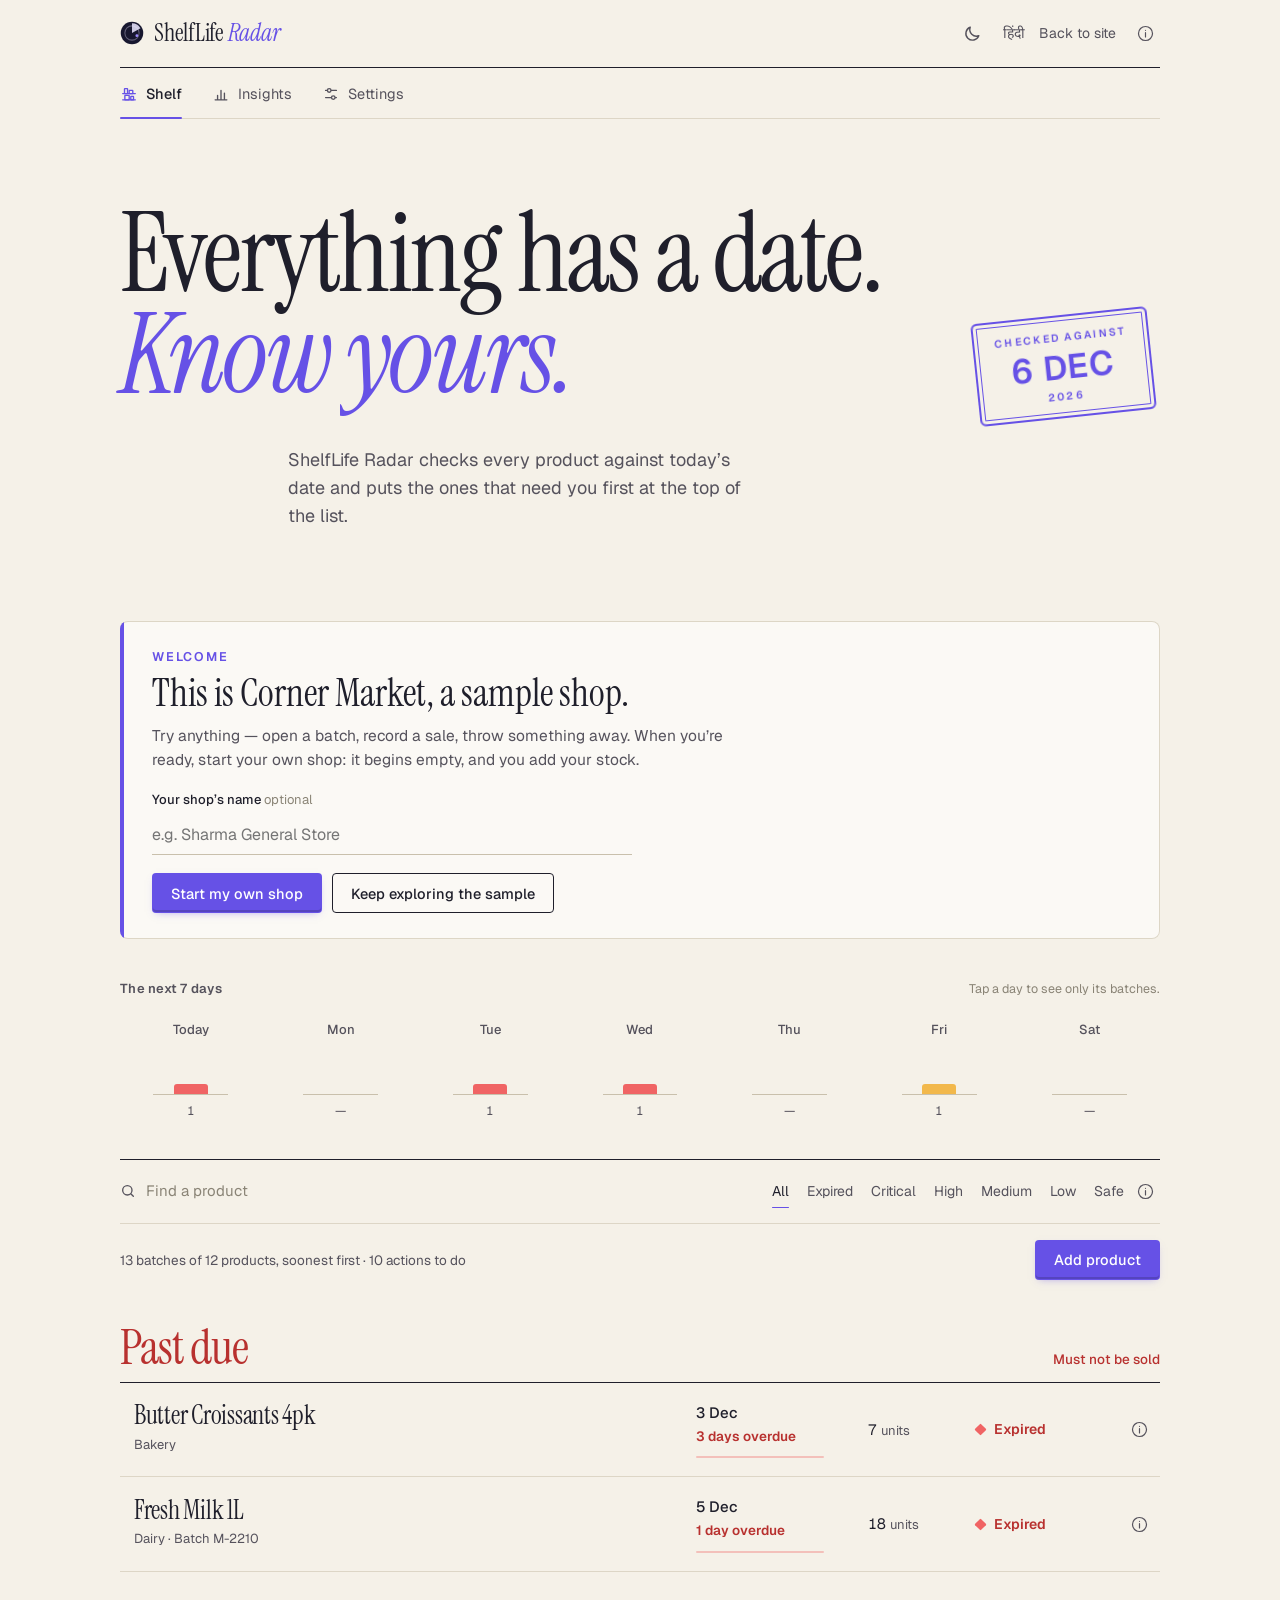
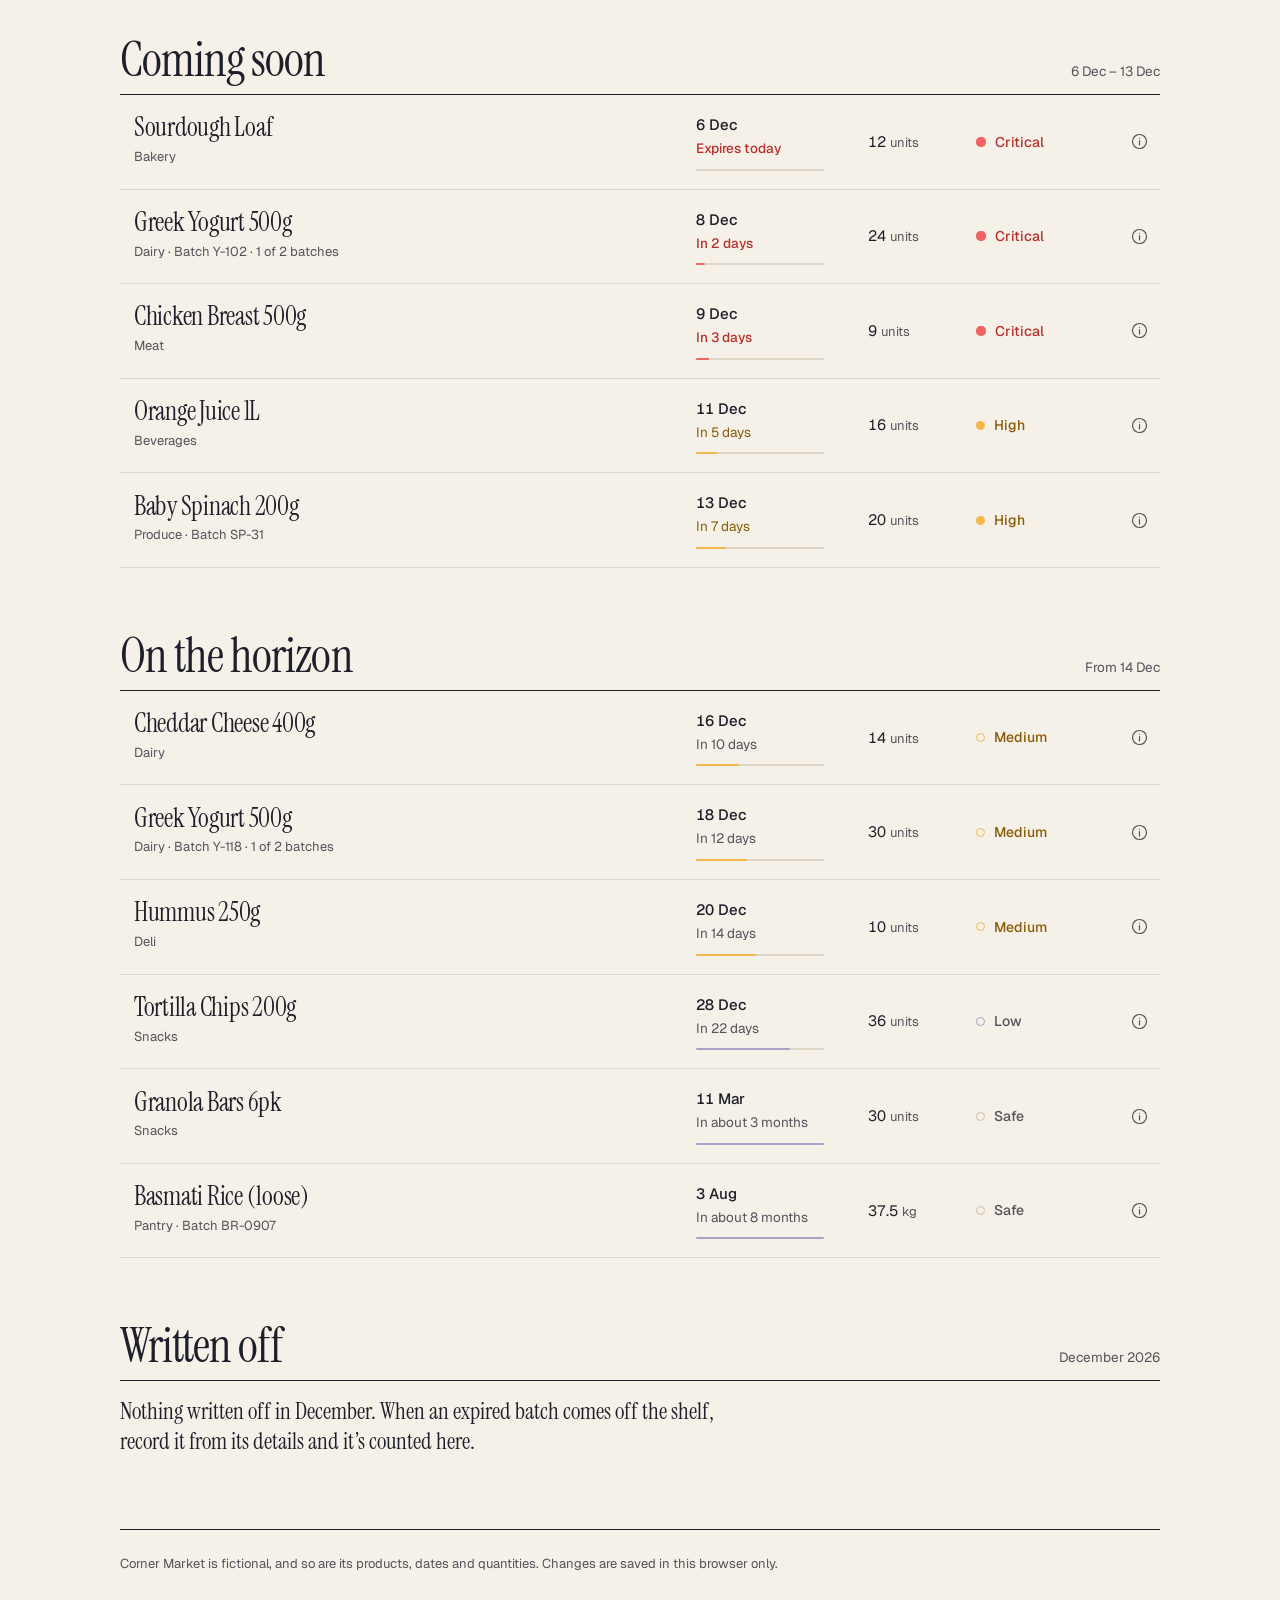
==== commit 0ca7adf3: "Add files via upload" ====
--- a/demo.html
+++ b/demo.html
@@ -46,7 +46,7 @@
         </button>
       </div>
     </header>
-    <!-- Shelf · Calendar · Insights · Settings (built by shell.js; at the bottom on phones) -->
+    <!-- Shelf · Insights · Settings (built by shell.js; at the bottom on phones) -->
     <nav class="apptabs" aria-label="App" data-t-attr="aria-label" data-apptabs="shelf"></nav>
 
     <!-- Opening: identity only — no statistics -->
@@ -68,6 +68,11 @@
     <!-- Inventory: the part you act on -->
     <main class="inventory" id="inventory" tabindex="-1" aria-labelledby="inventory-title">
       <h2 class="sr-only" id="inventory-title" data-t>Inventory</h2>
+      <!-- The next 7 days: a bar per day; choosing a day shows only its batches (built by app.js) -->
+      <section class="week" aria-labelledby="week-title" data-week hidden>
+        <div class="week__head"><h3 class="week__title" id="week-title" data-t>The next 7 days</h3><p class="week__hint" aria-live="polite" data-week-hint></p></div>
+        <div class="week__days" role="group" aria-labelledby="week-title" data-week-days></div>
+      </section>
       <div class="controls">
         <div class="find">
           <label class="sr-only" for="find-input" data-t>Find a product by name, batch, supplier or barcode</label>
--- a/css/app.css
+++ b/css/app.css
@@ -1,395 +1,324 @@
-/* =========================================================
-   ShelfLife Radar — the app pages around the Shelf
-   (tab bar, page headers, Calendar, Insights, Settings).
-   Same paper, ink and single violet accent as demo.css; amber/coral only mean expiry risk.
-   Motion uses transform/opacity; styles.css turns it all off for reduced motion.
-   ========================================================= */
-
-/* ---------- Tab bar ---------- */
-.apptabs { position: relative; border-bottom: 1px solid var(--rule); }
-.apptabs__inner { position: relative; display: flex; gap: 30px; }
-.apptab {
-  position: relative; display: inline-flex; align-items: center; gap: 8px;
-  padding: 14px 0 13px; font-size: 14.5px; color: var(--ink-soft); white-space: nowrap;
-  transition: color 0.2s ease;
-}
-.apptab svg { width: 18px; height: 18px; fill: none; stroke: currentColor; stroke-width: 1.5; stroke-linecap: round; stroke-linejoin: round; transition: transform 0.45s cubic-bezier(0.34, 1.56, 0.64, 1); }
-.apptab svg .fill { fill: currentColor; stroke: none; }
-.apptab svg .knob { fill: var(--paper); transition: transform 0.45s var(--ease); }
-.apptab:hover { color: var(--ink); }
-.apptab:hover svg { transform: translateY(-2px) rotate(-6deg); }
-.apptab:hover svg .knob:first-of-type { transform: translateX(4px); }
-.apptab:hover svg .knob:last-of-type { transform: translateX(-4px); }
-.apptab[aria-current="page"] { color: var(--ink); font-weight: 500; }
-.apptab[aria-current="page"] svg { color: var(--accent); }
-.apptab:active { transform: scale(0.96); }
-.apptabs__bar {
-  position: absolute; left: 0; bottom: -1px; height: 2px; width: 0; border-radius: 2px;
-  background: var(--accent); transition: transform 0.55s var(--ease), width 0.55s var(--ease);
-}
-.apptabs__bar.no-anim { transition: none; }
-/* a backup is due: a small coral dot on Settings that breathes */
-.apptab__dot { position: absolute; top: 10px; left: 13px; width: 7px; height: 7px; border-radius: 50%; background: var(--coral); box-shadow: 0 0 0 2px var(--paper); animation: breathe 2.4s ease-in-out infinite; }
-@keyframes breathe { 50% { transform: scale(1.35); } }
-
-/* ---------- Page header (Calendar, Insights, Settings) ---------- */
-.pagehead { padding: 64px 0 18px; }
-.pagehead__title { font-family: var(--serif); font-weight: 400; font-size: clamp(2.8rem, 6.4vw, 5.2rem); line-height: 0.95; letter-spacing: -0.025em; }
-.pagehead__title em { display: block; color: var(--accent); }
-.pagehead__lead { max-width: 33rem; margin-top: 22px; font-size: 17px; line-height: 1.55; color: var(--ink-soft); }
-:lang(hi) .pagehead__title { line-height: 1.12; letter-spacing: 0; }
-.pageblock { margin-top: 56px; }
-.pageblock .group__head { align-items: center; }
-
-/* ---------- Calendar: the next 7 days ---------- */
-.calweek { display: grid; grid-template-columns: repeat(7, minmax(0, 1fr)); gap: 10px; margin-top: 16px; }
-.calweek__day {
-  display: grid; justify-items: center; gap: 8px; padding: 12px 4px 10px; border-radius: 6px;
-  text-align: center; transition: background-color 0.25s ease, transform 0.35s var(--ease);
-}
-.calweek__day:hover { background: rgba(121, 101, 242, 0.07); transform: translateY(-3px); }
-.calweek__name { font-size: 13px; font-weight: 500; color: var(--ink-soft); }
-.calweek__bar { position: relative; display: flex; align-items: flex-end; justify-content: center; width: 100%; height: 70px; }
-.calweek__bar::before { content: ""; position: absolute; left: 22%; right: 22%; bottom: 0; height: 1px; background: var(--rule-strong); }
-.calweek__bar i {
-  display: block; width: 56%; max-width: 34px; height: calc(var(--n, 0) * 13px + 2px); border-radius: 3px 3px 0 0; background: var(--mark-bar);
-  transform: scaleY(0); transform-origin: bottom; transition: transform 0.9s cubic-bezier(0.34, 1.3, 0.64, 1) calc(var(--i, 0) * 70ms);
-}
-.calweek.is-grown .calweek__bar i { transform: none; }
-.calweek__day--expired .calweek__bar i, .calweek__day--critical .calweek__bar i { background: var(--coral); }
-.calweek__day--high .calweek__bar i, .calweek__day--medium .calweek__bar i { background: var(--amber); }
-.calweek__day--none .calweek__bar i { height: 0; }
-.calweek__count { font-size: 12.5px; color: var(--ink-soft); font-variant-numeric: tabular-nums; }
-
-/* ---------- Calendar: the month ---------- */
-.cal__head { gap: 12px; }
-.cal__nav { display: flex; align-items: center; gap: 10px; }
-.cal__arrow { display: inline-grid; place-items: center; width: 38px; height: 38px; border-radius: 50%; border: 1px solid var(--rule-strong); color: var(--ink); transition: background-color 0.2s ease, transform 0.35s var(--ease), border-color 0.2s ease; }
-.cal__arrow svg { width: 18px; height: 18px; fill: none; stroke: currentColor; stroke-width: 1.8; stroke-linecap: round; stroke-linejoin: round; }
-.cal__arrow:hover { background: rgba(121, 101, 242, 0.08); border-color: var(--accent); }
-[data-cal-prev]:hover { transform: translateX(-3px); }
-[data-cal-next]:hover { transform: translateX(3px); }
-.cal__arrow:active { transform: scale(0.9); }
-.cal__sum { margin-top: 16px; font-family: var(--serif); font-size: 22px; line-height: 1.3; max-width: 44rem; }
-
-.cal__layout { display: grid; grid-template-columns: minmax(0, 1.65fr) minmax(0, 1fr); gap: 44px; align-items: start; margin-top: 22px; }
-.cal__weekdays, .cal__grid { display: grid; grid-template-columns: repeat(7, minmax(0, 1fr)); gap: 6px; }
-.cal__weekdays span { padding-bottom: 6px; font-size: 12.5px; font-weight: 500; color: var(--muted); text-align: center; }
-.cal__day {
-  position: relative; display: flex; flex-direction: column; justify-content: space-between;
-  aspect-ratio: 1 / 0.92; padding: 8px 8px 9px; border-radius: 6px; text-align: left;
-  background: rgba(255, 255, 255, 0.35); box-shadow: inset 0 0 0 1px var(--rule);
-  transition: background-color 0.25s ease, box-shadow 0.25s ease, transform 0.35s var(--ease);
-}
-.cal__day:hover { background: rgba(121, 101, 242, 0.06); transform: translateY(-2px); }
-.cal__day:focus-visible { outline: 2px solid var(--accent); outline-offset: 2px; }
-.cal__num { position: relative; z-index: 1; width: fit-content; font-family: var(--serif); font-size: 20px; line-height: 1; font-variant-numeric: tabular-nums; }
-.cal__day.is-other { opacity: 0.35; }
-.cal__day.is-past .cal__num { color: var(--muted); }
-.cal__day--expired .cal__num, .cal__day--critical .cal__num { color: var(--coral-ink); }
-/* today: circled, like the date stamp */
-.cal__day.is-today .cal__num { color: var(--accent); }
-.cal__day.is-today .cal__num::after { content: ""; position: absolute; inset: -6px -8px; border-radius: 50%; border: 1.5px solid var(--accent); transform: rotate(-8deg); }
-/* the chosen day: a violet wash and edge that spring in */
-.cal__day.is-selected { background: rgba(121, 101, 242, 0.12); box-shadow: inset 0 0 0 1.5px var(--accent); animation: pick 0.45s cubic-bezier(0.34, 1.56, 0.64, 1); }
-@keyframes pick { from { transform: scale(0.92); } }
-.cal__dots { display: flex; flex-wrap: wrap; align-items: center; gap: 4px; }
-.cal__dot { display: inline-block; width: 8px; height: 8px; border-radius: 50%; background: var(--mark-dot); }
-.cal__dot--expired { background: var(--coral); border-radius: 1px; transform: rotate(45deg) scale(0.9); }
-.cal__dot--critical { background: var(--coral); }
-.cal__dot--high { background: var(--amber); }
-.cal__dot--medium { background: transparent; box-shadow: inset 0 0 0 1.5px var(--amber); }
-.cal__more { font-size: 11px; font-weight: 600; color: var(--ink-soft); }
-/* new month: days fall in along the diagonal, then their dots pop */
-.cal__grid.is-cascading .cal__day { animation: calIn 0.5s var(--ease) calc(var(--i, 0) * 30ms) both; }
-.cal__grid.is-cascading .cal__dot { animation: dotPop 0.45s cubic-bezier(0.34, 1.56, 0.64, 1) calc(var(--i, 0) * 30ms + 280ms + var(--j, 0) * 70ms) both; }
-.cal__grid.is-cascading .cal__dot--expired { animation-name: dotPopDiamond; }
-@keyframes calIn { from { opacity: 0; transform: translateY(10px) scale(0.96); } }
-@keyframes dotPop { from { transform: scale(0); } }
-@keyframes dotPopDiamond { from { transform: rotate(45deg) scale(0); } }
-.cal__key { display: flex; flex-wrap: wrap; gap: 8px 18px; margin-top: 14px; font-size: 12.5px; color: var(--ink-soft); }
-.cal__key > span { display: inline-flex; align-items: center; gap: 7px; }
-
-/* ---------- Calendar: the chosen day ---------- */
-.calday { position: sticky; top: 24px; padding: 22px 22px 24px; border-radius: 8px; background: rgba(255, 255, 255, 0.5); box-shadow: inset 0 0 0 1px var(--rule); min-height: 180px; }
-.calday__title { font-family: var(--serif); font-weight: 400; font-size: 26px; line-height: 1.1; }
-.calday__note { margin-top: 8px; font-size: 14.5px; line-height: 1.5; color: var(--ink-soft); }
-.calday__note--past { color: var(--coral-ink); }
-.calday__list { display: grid; margin-top: 14px; }
-.calday__item { display: grid; grid-template-columns: 10px minmax(0, 1fr) auto; grid-template-areas: "mark what level" "mark go go"; align-items: baseline; gap: 2px 12px; padding: 12px 0; border-top: 1px solid var(--rule); }
-.calday__mark { grid-area: mark; width: 8px; height: 8px; border-radius: 50%; background: var(--mark-dot); align-self: center; }
-.calday__item--expired .calday__mark { background: var(--coral); border-radius: 1px; transform: rotate(45deg); }
-.calday__item--critical .calday__mark { background: var(--coral); }
-.calday__item--high .calday__mark { background: var(--amber); }
-.calday__item--medium .calday__mark { box-shadow: inset 0 0 0 1.5px var(--amber); background: transparent; }
-.calday__what { grid-area: what; display: grid; min-width: 0; }
-.calday__what b { font-family: var(--serif); font-weight: 400; font-size: 19px; line-height: 1.2; }
-.calday__what span { font-size: 13px; color: var(--ink-soft); }
-.calday__level { grid-area: level; font-size: 13px; font-weight: 500; color: var(--ink-soft); }
-.calday__item--expired .calday__level, .calday__item--critical .calday__level { color: var(--coral-ink); }
-.calday__item--high .calday__level, .calday__item--medium .calday__level { color: var(--amber-ink); }
-.calday__go { grid-area: go; justify-self: start; margin-top: 6px; font-size: 13.5px; font-weight: 500; color: var(--accent); }
-.calday__go span { display: inline-block; transition: transform 0.35s var(--ease); }
-.calday__go:hover span { transform: translateX(5px); }
-
-/* ---------- Phones ---------- */
-@media (max-width: 640px) {
-  /* the tab bar moves to the bottom of the screen, under the thumb */
-  .apptabs {
-    position: fixed; left: 0; right: 0; bottom: 0; z-index: 60;
-    background: rgba(245, 241, 232, 0.96); -webkit-backdrop-filter: blur(10px); backdrop-filter: blur(10px);
-    border-top: 1px solid var(--rule); border-bottom: 0;
-    padding-bottom: env(safe-area-inset-bottom);
-  }
-  .apptabs__inner { justify-content: space-around; gap: 0; }
-  .apptab { flex: 1 1 0; flex-direction: column; gap: 3px; padding: 9px 2px 8px; font-size: 11.5px; }
-  .apptab svg { width: 21px; height: 21px; }
-  .apptabs__bar { top: -1px; bottom: auto; }
-  .apptab__dot { top: 6px; left: calc(50% + 6px); }
-  .paper { padding-bottom: 76px; }
-  .toasts { bottom: 86px; }
-
-  .pagehead { padding: 40px 0 8px; }
-  .pagehead__title { font-size: clamp(2.5rem, 12vw, 3.4rem); }
-  .pagehead__lead { font-size: 16px; }
-  .pageblock { margin-top: 40px; }
-
-  .calweek { gap: 2px; }
-  .calweek__day { padding: 8px 0; }
-  .calweek__name { font-size: 11.5px; }
-  .calweek__count { font-size: 10.5px; }
-  .calweek__bar { height: 56px; }
-  .cal__head { flex-wrap: wrap; }
-  .cal__sum { font-size: 19px; }
-  .cal__layout { grid-template-columns: 1fr; gap: 22px; }
-  .cal__weekdays, .cal__grid { gap: 3px; }
-  .cal__day { aspect-ratio: 1 / 1.05; padding: 5px 4px 6px; }
-  .cal__num { font-size: 16px; }
-  .cal__dot { width: 6px; height: 6px; }
-  .cal__dots { gap: 2px; }
-  .calday { position: static; padding: 18px 16px 20px; }
-}
-
-/* =========================================================
-   Insights
-   ========================================================= */
-/* the one number: plain sans, proportional figures */
-.figure { margin-top: 36px; padding: 28px 0 30px; border-top: 1px solid var(--ink); border-bottom: 1px solid var(--rule); }
-.figure__label { font-size: 14px; font-weight: 500; color: var(--ink-soft); }
-.figure__value { margin-top: 6px; font-family: var(--font-body); font-weight: 600; font-size: clamp(3rem, 8vw, 5.6rem); line-height: 1; letter-spacing: -0.035em; }
-.figure__line { margin-top: 14px; font-size: 17px; color: var(--ink); }
-.figure__note { margin-top: 6px; font-size: 13.5px; color: var(--muted); }
-.figure__note:empty { display: none; }
-
-/* what to do: one line each, with a marker that says what kind of thing it is */
-.advices { display: grid; gap: 2px; margin-top: 10px; }
-.advice { display: grid; grid-template-columns: 14px minmax(0, 1fr); gap: 14px; align-items: baseline; padding: 16px 0; border-bottom: 1px solid var(--rule); font-size: 17px; line-height: 1.45; }
-.advice__mark { width: 10px; height: 10px; border-radius: 50%; background: var(--accent); transform: translateY(-1px); }
-.advice--urgent .advice__mark { background: var(--coral); border-radius: 1px; transform: rotate(45deg); }
-.advice--soon .advice__mark { background: var(--amber); }
-.advice--money .advice__mark { background: transparent; box-shadow: inset 0 0 0 2px var(--accent); }
-.advice--info .advice__mark { background: var(--rule-strong); }
-.advice--ok .advice__mark { background: transparent; border-radius: 0; width: 12px; height: 7px; border-left: 2px solid var(--accent); border-bottom: 2px solid var(--accent); transform: rotate(-45deg) translateY(-3px); }
-.advice__go { white-space: nowrap; font-weight: 500; color: var(--accent); }
-.advice__go span { display: inline-block; transition: transform 0.35s var(--ease); }
-.advice__go:hover span { transform: translateX(5px); }
-.js .pageblock .advice { opacity: 0; transform: translateX(-14px); transition: opacity 0.6s var(--ease), transform 0.6s var(--ease); }
-.js .pageblock.is-in .advice { opacity: 1; transform: none; }
-.js .pageblock.is-in .advice:nth-child(2) { transition-delay: 0.08s; }
-.js .pageblock.is-in .advice:nth-child(3) { transition-delay: 0.16s; }
-.js .pageblock.is-in .advice:nth-child(n + 4) { transition-delay: 0.24s; }
-
-.chart { margin-top: 20px; }
-.chart__empty { padding: 26px 0; font-size: 15px; color: var(--ink-soft); }
-.legend { display: flex; flex-wrap: wrap; gap: 8px 18px; margin-top: 14px; font-size: 12.5px; color: var(--ink-soft); }
-.legend > span { display: inline-flex; align-items: center; gap: 7px; }
-.col-key { display: inline-block; width: 10px; height: 10px; border-radius: 2px; background: var(--mark-bar); }
-.col-key--critical { background: var(--coral); }
-.col-key--high { background: var(--amber); }
-.col-key--medium { background: var(--amber-soft); }
-
-/* the next 30 days: thin columns grown from one baseline, rounded at the top */
-.chart30 { display: grid; grid-template-columns: 48px minmax(0, 1fr); grid-template-rows: 200px auto; column-gap: 10px; }
-.chart30__scale { display: flex; flex-direction: column; justify-content: space-between; align-items: flex-end; font-size: 11.5px; color: var(--muted); font-variant-numeric: tabular-nums; transform: translateY(-6px); }
-.chart30__plot { position: relative; border-bottom: 1px solid var(--ink-soft); }
-.chart30__grid { position: absolute; inset: 0; display: flex; flex-direction: column; justify-content: space-between; pointer-events: none; }
-.chart30__grid i { display: block; height: 1px; background: var(--rule); }
-.chart30__grid i:last-child { background: transparent; }
-.chart30__cols { position: absolute; inset: 0; display: grid; grid-template-columns: repeat(30, minmax(0, 1fr)); gap: 2px; align-items: end; }
-.col { position: relative; display: flex; align-items: flex-end; justify-content: center; height: 100%; padding: 0; cursor: default; border-radius: 3px; }
-.col i { display: block; width: 100%; max-width: 18px; height: var(--h, 0%); border-radius: 4px 4px 0 0; background: var(--mark-bar); transform: scaleY(0); transform-origin: bottom; transition: transform 0.8s cubic-bezier(0.34, 1.25, 0.64, 1) calc(var(--i, 0) * 25ms), filter 0.2s ease; }
-.pageblock.is-in .col i { transform: none; }
-.col--critical i, .col--expired i { background: var(--coral); }
-.col--high i { background: var(--amber); }
-.col--medium i { background: var(--amber-soft); }
-.col:not(.col--empty):hover i, .col:focus-visible i { filter: brightness(0.88); }
-.col:focus-visible { outline: 2px solid var(--accent); outline-offset: 2px; }
-.col--empty { pointer-events: none; }
-.chart30__week { position: absolute; left: 0; top: -4px; bottom: 0; width: var(--w); border-right: 1px solid var(--rule-strong); pointer-events: none; }
-.chart30__week span { position: absolute; top: -18px; left: 0; font-size: 11.5px; font-weight: 500; color: var(--ink-soft); white-space: nowrap; }
-.chart30__ticks { grid-column: 2; position: relative; height: 26px; font-size: 11.5px; color: var(--muted); }
-.chart30__ticks span { position: absolute; top: 8px; left: var(--x); transform: translateX(-50%); white-space: nowrap; }
-.chart30__ticks span:first-child { transform: none; left: 0; }
-
-/* two charts side by side */
-.pair { display: grid; grid-template-columns: repeat(2, minmax(0, 1fr)); gap: 0 48px; }
-
-/* at risk by category: horizontal bars, one colour, value at the tip */
-.hbars { display: grid; gap: 12px; }
-.hbars li { display: grid; grid-template-columns: 7.5rem minmax(0, 1fr) auto; align-items: center; gap: 12px; }
-.hbars__name { font-size: 14px; color: var(--ink); white-space: nowrap; overflow: hidden; text-overflow: ellipsis; }
-.hbars__track { position: relative; display: block; height: 22px; padding: 0; border-radius: 0 4px 4px 0; cursor: default; }
-.hbars__track i { position: absolute; left: 0; top: 3px; bottom: 3px; width: var(--w); border-radius: 0 4px 4px 0; background: var(--violet, #7965f2); transform: scaleX(0); transform-origin: left; transition: transform 1s var(--ease) calc(var(--i, 0) * 90ms), filter 0.2s ease; }
-.pageblock.is-in .hbars__track i { transform: none; }
-.hbars__track:hover i, .hbars__track:focus-visible i { filter: brightness(0.88); }
-.hbars__track:focus-visible { outline: 2px solid var(--accent); outline-offset: 2px; }
-.hbars__value { font-size: 13.5px; font-weight: 500; font-variant-numeric: tabular-nums; }
-
-/* losses by month: six columns */
-.mcols { display: grid; grid-template-columns: repeat(6, minmax(0, 1fr)); gap: 2px; align-items: end; height: 200px; border-bottom: 1px solid var(--ink-soft); }
-.mcols__col { display: flex; flex-direction: column; align-items: center; justify-content: flex-end; height: 100%; }
-.mcols__value { margin-bottom: 6px; font-size: 12px; font-weight: 500; color: var(--ink-soft); font-variant-numeric: tabular-nums; opacity: 0; transition: opacity 0.4s ease calc(var(--i, 0) * 80ms + 0.6s); }
-.pageblock.is-in .mcols__value { opacity: 1; }
-.mcols__bar { display: flex; flex-direction: column; align-items: center; justify-content: flex-end; width: 100%; height: 170px; padding: 0; cursor: default; }
-.mcols__bar i { display: block; width: 60%; max-width: 24px; height: calc(var(--h, 0%) * 0.82); min-height: 0; border-radius: 4px 4px 0 0; background: var(--violet, #7965f2); transform: scaleY(0); transform-origin: bottom; transition: transform 0.9s cubic-bezier(0.34, 1.25, 0.64, 1) calc(var(--i, 0) * 80ms); }
-.pageblock.is-in .mcols__bar i { transform: none; }
-.mcols__bar:focus-visible { outline: 2px solid var(--accent); outline-offset: 2px; }
-.mcols__name { position: relative; top: 26px; margin-top: -18px; font-size: 12px; color: var(--muted); }
-.mcols { margin-bottom: 30px; }
-
-/* every chart has its numbers as a table too */
-.chart__table { margin-top: 14px; font-size: 13.5px; color: var(--ink-soft); }
-.chart__table summary { width: fit-content; cursor: pointer; text-decoration: underline; text-underline-offset: 4px; text-decoration-color: var(--rule-strong); }
-.chart__table summary:hover { color: var(--ink); }
-.chart__table table, .suppliers { width: 100%; margin-top: 10px; border-collapse: collapse; font-size: 14px; }
-.chart__table th, .chart__table td, .suppliers th, .suppliers td { padding: 9px 10px 9px 0; border-bottom: 1px solid var(--rule); text-align: left; }
-.chart__table thead th, .suppliers thead th { font-size: 12.5px; font-weight: 500; color: var(--muted); }
-.num { text-align: right !important; font-variant-numeric: tabular-nums; }
-.suppliers__wrap { margin-top: 12px; overflow-x: auto; }
-.suppliers tbody th { font-family: var(--serif); font-weight: 400; font-size: 18px; color: var(--ink); }
-.suppliers td.is-risk { color: var(--coral-ink); font-weight: 500; }
-.suppliers td.is-owed { color: var(--accent); font-weight: 500; }
-.js .pageblock .suppliers tbody tr { opacity: 0; transform: translateY(8px); transition: opacity 0.5s var(--ease) calc(var(--i, 0) * 60ms), transform 0.5s var(--ease) calc(var(--i, 0) * 60ms); }
-.js .pageblock.is-in .suppliers tbody tr { opacity: 1; transform: none; }
-.asof { margin-top: 28px; font-size: 13px; color: var(--muted); }
-
-/* the tooltip: dark, small, springs in above the mark */
-.tip { position: fixed; z-index: 80; max-width: 260px; padding: 7px 11px; border-radius: 4px; background: var(--ink); color: var(--paper); font-size: 13px; line-height: 1.35; pointer-events: none; opacity: 0; transform: translateY(4px) scale(0.96); transition: opacity 0.15s ease, transform 0.3s cubic-bezier(0.34, 1.56, 0.64, 1); }
-.tip.is-on { opacity: 1; transform: none; }
-
-@media (max-width: 640px) {
-  .figure { margin-top: 24px; padding: 22px 0 24px; }
-  .figure__line { font-size: 15.5px; }
-  .advice { font-size: 15.5px; }
-  .pair { grid-template-columns: 1fr; }
-  .chart30 { grid-template-columns: 38px minmax(0, 1fr); grid-template-rows: 160px auto; }
-  .chart30__cols { gap: 1px; }
-  .chart30__ticks span:nth-child(2), .chart30__ticks span:nth-child(4) { display: none; }
-  .hbars li { grid-template-columns: 5.5rem minmax(0, 1fr) auto; }
-}
-
-/* =========================================================
-   Settings
-   ========================================================= */
-.set__counts { display: flex; flex-wrap: wrap; gap: 14px 44px; margin-top: 22px; }
-.set__counts .count { display: grid; font-size: 14px; color: var(--ink-soft); }
-.set__counts .count b { font-family: var(--font-body); font-weight: 600; font-size: clamp(2.4rem, 5vw, 3.4rem); line-height: 1; letter-spacing: -0.03em; color: var(--ink); }
-.set__due { margin-top: 18px; padding-left: 14px; border-left: 2px solid var(--accent); font-size: 15px; line-height: 1.5; color: var(--ink); max-width: 40rem; }
-.set__due.is-due { border-left-color: var(--coral); color: var(--coral-ink); animation: nudgeIn 0.7s var(--ease) 0.4s both; }
-@keyframes nudgeIn { from { opacity: 0; transform: translateX(-10px); } }
-.set__panel { margin-top: 18px; max-width: 46rem; }
-.set__panel .io__sum { margin-bottom: 8px; }
-.set__exports { display: flex; flex-wrap: wrap; gap: 10px 24px; margin-top: 18px; padding-top: 14px; border-top: 1px dashed var(--rule); }
-
-/* =========================================================
-   Selling, prices, and starting your own shop
-   ========================================================= */
-/* price guide: what a suggested markdown means in rupees */
-.pricing { max-width: 40rem; margin-top: 14px; padding: 12px 14px 12px; border-radius: 6px; background: rgba(121, 101, 242, 0.06); }
-.pricing__title { font-size: 12.5px; font-weight: 600; color: var(--accent); }
-.pricing__title span { font-weight: 400; color: var(--ink-soft); margin-left: 6px; }
-.pricing__list { display: grid; gap: 4px; margin-top: 6px; }
-.pricing__list li { display: grid; grid-template-columns: 5.5rem auto 1fr; gap: 12px; align-items: baseline; font-size: 14.5px; font-variant-numeric: tabular-nums; }
-.pricing__list b { font-weight: 600; }
-.pricing__vs { font-size: 13px; color: var(--ink-soft); }
-.pricing__vs.is-below { color: var(--coral-ink); }
-.pricing__note { margin-top: 8px; font-size: 13px; line-height: 1.45; color: var(--ink-soft); }
-
-/* "Sold some?": quick amounts, another amount, or all of it */
-.sell { display: flex; flex-wrap: wrap; align-items: center; gap: 8px 8px; margin-top: 16px; padding-top: 14px; border-top: 1px dashed var(--rule); }
-.sell__label { margin-right: 4px; font-size: 13.5px; font-weight: 500; color: var(--ink); }
-.chip {
-  display: inline-flex; align-items: center; height: 32px; padding: 0 13px; border-radius: 999px;
-  font-size: 13.5px; font-weight: 500; color: var(--ink); background: rgba(255, 255, 255, 0.6); box-shadow: inset 0 0 0 1px var(--rule-strong);
-  transition: background-color 0.2s ease, box-shadow 0.2s ease, transform 0.25s cubic-bezier(0.34, 1.56, 0.64, 1);
-}
-.chip:hover { background: rgba(121, 101, 242, 0.08); box-shadow: inset 0 0 0 1px var(--accent); }
-.chip:active { transform: scale(0.92); }
-.chip--all { color: var(--accent); }
-.sell__other { display: inline-flex; align-items: center; gap: 6px; }
-.sell__other input { width: 5.2rem; height: 32px; padding: 0 10px; border: 0; border-radius: 999px; font: inherit; font-size: 14px; color: var(--ink); background: rgba(255, 255, 255, 0.6); box-shadow: inset 0 0 0 1px var(--rule-strong); }
-.sell__other input:focus { outline: none; box-shadow: inset 0 0 0 1.5px var(--accent); }
-.sell__msg { flex-basis: 100%; font-size: 13px; color: var(--coral-ink); }
-.sell__msg:empty { display: none; }
-.sell__msg:not(:empty) { animation: msgIn 0.3s var(--ease); }
-
-/* the shop's own name, above the Shelf's headline */
-.opening__shop { margin-bottom: 18px; font-size: 13px; font-weight: 600; letter-spacing: 0.14em; text-transform: uppercase; color: var(--accent); }
-:lang(hi) .opening__shop, :lang(hi) .welcome__kicker { letter-spacing: 0.02em; }
-
-/* first visit: the welcome card */
-.welcome { margin: 0 0 40px; }
-.welcome__inner { position: relative; padding: 26px 28px 26px 32px; border-radius: 8px; background: rgba(255, 255, 255, 0.55); box-shadow: inset 0 0 0 1px var(--rule); overflow: hidden; }
-.welcome__inner::before { content: ""; position: absolute; left: 0; top: 0; bottom: 0; width: 4px; background: var(--accent); transform-origin: top; animation: drawDown 0.9s var(--ease) 0.2s both; }
-@keyframes drawDown { from { transform: scaleY(0); } }
-.welcome__kicker { font-size: 12.5px; font-weight: 600; letter-spacing: 0.14em; text-transform: uppercase; color: var(--accent); }
-.welcome__title { margin-top: 6px; font-family: var(--serif); font-weight: 400; font-size: clamp(1.8rem, 3.4vw, 2.4rem); line-height: 1.05; }
-.welcome__text { max-width: 38rem; margin-top: 10px; font-size: 15.5px; line-height: 1.55; color: var(--ink-soft); }
-.welcome__form { display: grid; gap: 4px; max-width: 30rem; margin-top: 18px; }
-.welcome__form label { font-size: 13px; font-weight: 500; }
-.welcome__form input, .set__name input { width: 100%; padding: 7px 0; font: inherit; font-size: 16px; color: var(--ink); background: transparent; border: 0; border-bottom: 1px solid var(--rule-strong); }
-.welcome__form input:focus, .set__name input:focus { outline: none; border-bottom-color: var(--accent); box-shadow: 0 1px 0 var(--accent); }
-.welcome__actions { display: flex; flex-wrap: wrap; gap: 10px; margin-top: 14px; }
-
-/* an empty shop: three steps to get going */
-.empty .steps { display: grid; gap: 4px; max-width: 40rem; margin-top: 16px; font-family: var(--font-body); counter-reset: step; }
-.steps li { position: relative; display: grid; gap: 4px; justify-items: start; padding: 16px 0 16px 52px; border-top: 1px solid var(--rule); counter-increment: step; }
-.steps li::before { content: counter(step); position: absolute; left: 0; top: 14px; display: grid; place-items: center; width: 34px; height: 34px; border-radius: 50%; font-family: var(--serif); font-size: 19px; color: var(--accent); box-shadow: inset 0 0 0 1.5px var(--accent); }
-.steps b { font-family: var(--serif); font-weight: 400; font-size: 22px; line-height: 1.15; }
-.steps span { font-size: 14.5px; line-height: 1.5; color: var(--ink-soft); }
-.steps .btn, .steps .textlink { margin-top: 6px; }
-
-/* settings: the shop's name */
-.set__name { display: grid; gap: 4px; max-width: 30rem; margin-top: 22px; }
-.set__name label { font-size: 13px; font-weight: 500; }
-.set__name-row { display: flex; align-items: flex-end; gap: 12px; }
-
-@media (max-width: 640px) {
-  .welcome__inner { padding: 20px 18px 20px 22px; }
-  .welcome__actions .btn { flex: 1 1 100%; }
-  .sell__label { flex-basis: 100%; }
-  .pricing__list li { grid-template-columns: 4.5rem auto; }
-  .pricing__vs { grid-column: 2; }
-}
-
-/* ---------- Dark theme: what a token can't flip ----------
-   White washes become faint light washes; the soft lavender marks get a darker lavender. */
-[data-theme="dark"] .calweek__day:hover,
-[data-theme="dark"] .cal__day:hover { background: rgba(168, 152, 255, 0.08); }
-[data-theme="dark"] .cal__arrow:hover { background: rgba(168, 152, 255, 0.1); }
-[data-theme="dark"] .cal__day { background: rgba(255, 255, 255, 0.025); }
-[data-theme="dark"] .cal__day.is-selected { background: rgba(168, 152, 255, 0.14); }
-[data-theme="dark"] .calday,
-[data-theme="dark"] .welcome__inner { background: rgba(255, 255, 255, 0.035); }
-[data-theme="dark"] .pricing { background: rgba(168, 152, 255, 0.08); }
-[data-theme="dark"] .chip,
-[data-theme="dark"] .sell__other input { background: rgba(255, 255, 255, 0.04); }
-[data-theme="dark"] .chip:hover { background: rgba(168, 152, 255, 0.12); }
-/* a hovered bar lifts (brightens) instead of sinking into the dark paper */
-[data-theme="dark"] .col:not(.col--empty):hover i,
-[data-theme="dark"] .col:focus-visible i,
-[data-theme="dark"] .hbars__track:hover i,
-[data-theme="dark"] .hbars__track:focus-visible i { filter: brightness(1.18); }
-@media (max-width: 640px) {
-  [data-theme="dark"] .apptabs { background: rgba(22, 21, 28, 0.94); }
-}
+/* =========================================================
+   ShelfLife Radar — the app pages around the Shelf
+   (tab bar, page headers, the Shelf's week strip, Insights, Settings).
+   Same paper, ink and single violet accent as demo.css; amber/coral only mean expiry risk.
+   Motion uses transform/opacity; styles.css turns it all off for reduced motion.
+   ========================================================= */
+
+/* ---------- Tab bar ---------- */
+.apptabs { position: relative; border-bottom: 1px solid var(--rule); }
+.apptabs__inner { position: relative; display: flex; gap: 30px; }
+.apptab {
+  position: relative; display: inline-flex; align-items: center; gap: 8px;
+  padding: 14px 0 13px; font-size: 14.5px; color: var(--ink-soft); white-space: nowrap;
+  transition: color 0.2s ease;
+}
+.apptab svg { width: 18px; height: 18px; fill: none; stroke: currentColor; stroke-width: 1.5; stroke-linecap: round; stroke-linejoin: round; transition: transform 0.45s cubic-bezier(0.34, 1.56, 0.64, 1); }
+.apptab svg .fill { fill: currentColor; stroke: none; }
+.apptab svg .knob { fill: var(--paper); transition: transform 0.45s var(--ease); }
+.apptab:hover { color: var(--ink); }
+.apptab:hover svg { transform: translateY(-2px) rotate(-6deg); }
+.apptab:hover svg .knob:first-of-type { transform: translateX(4px); }
+.apptab:hover svg .knob:last-of-type { transform: translateX(-4px); }
+.apptab[aria-current="page"] { color: var(--ink); font-weight: 500; }
+.apptab[aria-current="page"] svg { color: var(--accent); }
+.apptab:active { transform: scale(0.96); }
+.apptabs__bar {
+  position: absolute; left: 0; bottom: -1px; height: 2px; width: 0; border-radius: 2px;
+  background: var(--accent); transition: transform 0.55s var(--ease), width 0.55s var(--ease);
+}
+.apptabs__bar.no-anim { transition: none; }
+/* a backup is due: a small coral dot on Settings that breathes */
+.apptab__dot { position: absolute; top: 10px; left: 13px; width: 7px; height: 7px; border-radius: 50%; background: var(--coral); box-shadow: 0 0 0 2px var(--paper); animation: breathe 2.4s ease-in-out infinite; }
+@keyframes breathe { 50% { transform: scale(1.35); } }
+
+/* ---------- Page header (Calendar, Insights, Settings) ---------- */
+.pagehead { padding: 64px 0 18px; }
+.pagehead__title { font-family: var(--serif); font-weight: 400; font-size: clamp(2.8rem, 6.4vw, 5.2rem); line-height: 0.95; letter-spacing: -0.025em; }
+.pagehead__title em { display: block; color: var(--accent); }
+.pagehead__lead { max-width: 33rem; margin-top: 22px; font-size: 17px; line-height: 1.55; color: var(--ink-soft); }
+:lang(hi) .pagehead__title { line-height: 1.12; letter-spacing: 0; }
+.pageblock { margin-top: 56px; }
+.pageblock .group__head { align-items: center; }
+
+/* ---------- The Shelf: the next 7 days ----------
+   Seven days, one bar each (how many batches expire that day, coloured by the most urgent).
+   Choosing a day narrows the list to that day's batches; choosing it again shows everything. */
+.week { margin: 0 0 30px; }
+.week__head { display: flex; align-items: baseline; justify-content: space-between; gap: 16px; }
+.week__title { font-size: 13px; font-weight: 600; letter-spacing: 0.02em; color: var(--ink-soft); }
+.week__hint { font-size: 12.5px; color: var(--muted); }
+.week__days { display: grid; grid-template-columns: repeat(7, minmax(0, 1fr)); gap: 8px; margin-top: 10px; }
+.week__day {
+  display: grid; justify-items: center; gap: 6px; padding: 10px 4px 8px; border-radius: 6px;
+  text-align: center; transition: background-color 0.25s ease, box-shadow 0.25s ease, transform 0.35s var(--ease);
+}
+.week__day:hover:not(:disabled) { background: rgba(121, 101, 242, 0.07); transform: translateY(-3px); }
+.week__day:disabled { cursor: default; }
+.week__day[aria-pressed="true"] { background: rgba(121, 101, 242, 0.12); box-shadow: inset 0 0 0 1.5px var(--accent); animation: pick 0.45s cubic-bezier(0.34, 1.56, 0.64, 1); }
+@keyframes pick { from { transform: scale(0.92); } }
+.week__name { font-size: 13px; font-weight: 500; color: var(--ink-soft); }
+.week__day[aria-pressed="true"] .week__name { color: var(--accent); }
+.week__bar { position: relative; display: flex; align-items: flex-end; justify-content: center; width: 100%; height: 48px; }
+.week__bar::before { content: ""; position: absolute; left: 22%; right: 22%; bottom: 0; height: 1px; background: var(--rule-strong); }
+.week__bar i {
+  display: block; width: 56%; max-width: 34px; height: calc(var(--n, 0) * 9px + 2px); border-radius: 3px 3px 0 0; background: var(--mark-bar);
+  transform: scaleY(0); transform-origin: bottom; transition: transform 0.9s cubic-bezier(0.34, 1.3, 0.64, 1) calc(var(--i, 0) * 70ms), height 0.5s var(--ease);
+}
+.week.is-grown .week__bar i { transform: none; }
+.week__day--expired .week__bar i, .week__day--critical .week__bar i { background: var(--coral); }
+.week__day--high .week__bar i, .week__day--medium .week__bar i { background: var(--amber); }
+.week__day--none .week__bar i { height: 0; }
+.week__count { font-size: 12.5px; color: var(--ink-soft); font-variant-numeric: tabular-nums; }
+
+/* ---------- Phones ---------- */
+@media (max-width: 640px) {
+  /* the tab bar moves to the bottom of the screen, under the thumb */
+  .apptabs {
+    position: fixed; left: 0; right: 0; bottom: 0; z-index: 60;
+    background: rgba(245, 241, 232, 0.96); -webkit-backdrop-filter: blur(10px); backdrop-filter: blur(10px);
+    border-top: 1px solid var(--rule); border-bottom: 0;
+    padding-bottom: env(safe-area-inset-bottom);
+  }
+  .apptabs__inner { justify-content: space-around; gap: 0; }
+  .apptab { flex: 1 1 0; flex-direction: column; gap: 3px; padding: 9px 2px 8px; font-size: 11.5px; }
+  .apptab svg { width: 21px; height: 21px; }
+  .apptabs__bar { top: -1px; bottom: auto; }
+  .apptab__dot { top: 6px; left: calc(50% + 6px); }
+  .paper { padding-bottom: 76px; }
+  .toasts { bottom: 86px; }
+
+  .pagehead { padding: 40px 0 8px; }
+  .pagehead__title { font-size: clamp(2.5rem, 12vw, 3.4rem); }
+  .pagehead__lead { font-size: 16px; }
+  .pageblock { margin-top: 40px; }
+
+  .week { margin-bottom: 22px; }
+  .week__head { flex-wrap: wrap; row-gap: 2px; }
+  .week:not(.has-day) .week__hint { display: none; }
+  .week__days { gap: 2px; }
+  .week__day { padding: 8px 0 6px; }
+  .week__name { font-size: 11.5px; }
+  .week__count { font-size: 11px; }
+  .week__bar { height: 40px; }
+}
+
+/* =========================================================
+   Insights
+   ========================================================= */
+/* the one number: plain sans, proportional figures */
+.figure { margin-top: 36px; padding: 28px 0 30px; border-top: 1px solid var(--ink); border-bottom: 1px solid var(--rule); }
+.figure__label { font-size: 14px; font-weight: 500; color: var(--ink-soft); }
+.figure__value { margin-top: 6px; font-family: var(--font-body); font-weight: 600; font-size: clamp(3rem, 8vw, 5.6rem); line-height: 1; letter-spacing: -0.035em; }
+.figure__line { margin-top: 14px; font-size: 17px; color: var(--ink); }
+.figure__note { margin-top: 6px; font-size: 13.5px; color: var(--muted); }
+.figure__note:empty { display: none; }
+
+/* what to do: one line each, with a marker that says what kind of thing it is */
+.advices { display: grid; gap: 2px; margin-top: 10px; }
+.advice { display: grid; grid-template-columns: 14px minmax(0, 1fr); gap: 14px; align-items: baseline; padding: 16px 0; border-bottom: 1px solid var(--rule); font-size: 17px; line-height: 1.45; }
+.advice__mark { width: 10px; height: 10px; border-radius: 50%; background: var(--accent); transform: translateY(-1px); }
+.advice--urgent .advice__mark { background: var(--coral); border-radius: 1px; transform: rotate(45deg); }
+.advice--soon .advice__mark { background: var(--amber); }
+.advice--money .advice__mark { background: transparent; box-shadow: inset 0 0 0 2px var(--accent); }
+.advice--info .advice__mark { background: var(--rule-strong); }
+.advice--ok .advice__mark { background: transparent; border-radius: 0; width: 12px; height: 7px; border-left: 2px solid var(--accent); border-bottom: 2px solid var(--accent); transform: rotate(-45deg) translateY(-3px); }
+.advice__go { white-space: nowrap; font-weight: 500; color: var(--accent); }
+.advice__go span { display: inline-block; transition: transform 0.35s var(--ease); }
+.advice__go:hover span { transform: translateX(5px); }
+.js .pageblock .advice { opacity: 0; transform: translateX(-14px); transition: opacity 0.6s var(--ease), transform 0.6s var(--ease); }
+.js .pageblock.is-in .advice { opacity: 1; transform: none; }
+.js .pageblock.is-in .advice:nth-child(2) { transition-delay: 0.08s; }
+.js .pageblock.is-in .advice:nth-child(3) { transition-delay: 0.16s; }
+.js .pageblock.is-in .advice:nth-child(n + 4) { transition-delay: 0.24s; }
+
+.chart { margin-top: 20px; }
+.chart__empty { padding: 26px 0; font-size: 15px; color: var(--ink-soft); }
+.legend { display: flex; flex-wrap: wrap; gap: 8px 18px; margin-top: 14px; font-size: 12.5px; color: var(--ink-soft); }
+.legend > span { display: inline-flex; align-items: center; gap: 7px; }
+.col-key { display: inline-block; width: 10px; height: 10px; border-radius: 2px; background: var(--mark-bar); }
+.col-key--critical { background: var(--coral); }
+.col-key--high { background: var(--amber); }
+.col-key--medium { background: var(--amber-soft); }
+
+/* the next 30 days: thin columns grown from one baseline, rounded at the top */
+.chart30 { display: grid; grid-template-columns: 48px minmax(0, 1fr); grid-template-rows: 200px auto; column-gap: 10px; }
+.chart30__scale { display: flex; flex-direction: column; justify-content: space-between; align-items: flex-end; font-size: 11.5px; color: var(--muted); font-variant-numeric: tabular-nums; transform: translateY(-6px); }
+.chart30__plot { position: relative; border-bottom: 1px solid var(--ink-soft); }
+.chart30__grid { position: absolute; inset: 0; display: flex; flex-direction: column; justify-content: space-between; pointer-events: none; }
+.chart30__grid i { display: block; height: 1px; background: var(--rule); }
+.chart30__grid i:last-child { background: transparent; }
+.chart30__cols { position: absolute; inset: 0; display: grid; grid-template-columns: repeat(30, minmax(0, 1fr)); gap: 2px; align-items: end; }
+.col { position: relative; display: flex; align-items: flex-end; justify-content: center; height: 100%; padding: 0; cursor: default; border-radius: 3px; }
+.col i { display: block; width: 100%; max-width: 18px; height: var(--h, 0%); border-radius: 4px 4px 0 0; background: var(--mark-bar); transform: scaleY(0); transform-origin: bottom; transition: transform 0.8s cubic-bezier(0.34, 1.25, 0.64, 1) calc(var(--i, 0) * 25ms), filter 0.2s ease; }
+.pageblock.is-in .col i { transform: none; }
+.col--critical i, .col--expired i { background: var(--coral); }
+.col--high i { background: var(--amber); }
+.col--medium i { background: var(--amber-soft); }
+.col:not(.col--empty):hover i, .col:focus-visible i { filter: brightness(0.88); }
+.col:focus-visible { outline: 2px solid var(--accent); outline-offset: 2px; }
+.col--empty { pointer-events: none; }
+.chart30__week { position: absolute; left: 0; top: -4px; bottom: 0; width: var(--w); border-right: 1px solid var(--rule-strong); pointer-events: none; }
+.chart30__week span { position: absolute; top: -18px; left: 0; font-size: 11.5px; font-weight: 500; color: var(--ink-soft); white-space: nowrap; }
+.chart30__ticks { grid-column: 2; position: relative; height: 26px; font-size: 11.5px; color: var(--muted); }
+.chart30__ticks span { position: absolute; top: 8px; left: var(--x); transform: translateX(-50%); white-space: nowrap; }
+.chart30__ticks span:first-child { transform: none; left: 0; }
+
+/* two charts side by side */
+.pair { display: grid; grid-template-columns: repeat(2, minmax(0, 1fr)); gap: 0 48px; }
+
+/* at risk by category: horizontal bars, one colour, value at the tip */
+.hbars { display: grid; gap: 12px; }
+.hbars li { display: grid; grid-template-columns: 7.5rem minmax(0, 1fr) auto; align-items: center; gap: 12px; }
+.hbars__name { font-size: 14px; color: var(--ink); white-space: nowrap; overflow: hidden; text-overflow: ellipsis; }
+.hbars__track { position: relative; display: block; height: 22px; padding: 0; border-radius: 0 4px 4px 0; cursor: default; }
+.hbars__track i { position: absolute; left: 0; top: 3px; bottom: 3px; width: var(--w); border-radius: 0 4px 4px 0; background: var(--violet, #7965f2); transform: scaleX(0); transform-origin: left; transition: transform 1s var(--ease) calc(var(--i, 0) * 90ms), filter 0.2s ease; }
+.pageblock.is-in .hbars__track i { transform: none; }
+.hbars__track:hover i, .hbars__track:focus-visible i { filter: brightness(0.88); }
+.hbars__track:focus-visible { outline: 2px solid var(--accent); outline-offset: 2px; }
+.hbars__value { font-size: 13.5px; font-weight: 500; font-variant-numeric: tabular-nums; }
+
+/* losses by month: six columns */
+.mcols { display: grid; grid-template-columns: repeat(6, minmax(0, 1fr)); gap: 2px; align-items: end; height: 200px; border-bottom: 1px solid var(--ink-soft); }
+.mcols__col { display: flex; flex-direction: column; align-items: center; justify-content: flex-end; height: 100%; }
+.mcols__value { margin-bottom: 6px; font-size: 12px; font-weight: 500; color: var(--ink-soft); font-variant-numeric: tabular-nums; opacity: 0; transition: opacity 0.4s ease calc(var(--i, 0) * 80ms + 0.6s); }
+.pageblock.is-in .mcols__value { opacity: 1; }
+.mcols__bar { display: flex; flex-direction: column; align-items: center; justify-content: flex-end; width: 100%; height: 170px; padding: 0; cursor: default; }
+.mcols__bar i { display: block; width: 60%; max-width: 24px; height: calc(var(--h, 0%) * 0.82); min-height: 0; border-radius: 4px 4px 0 0; background: var(--violet, #7965f2); transform: scaleY(0); transform-origin: bottom; transition: transform 0.9s cubic-bezier(0.34, 1.25, 0.64, 1) calc(var(--i, 0) * 80ms); }
+.pageblock.is-in .mcols__bar i { transform: none; }
+.mcols__bar:focus-visible { outline: 2px solid var(--accent); outline-offset: 2px; }
+.mcols__name { position: relative; top: 26px; margin-top: -18px; font-size: 12px; color: var(--muted); }
+.mcols { margin-bottom: 30px; }
+
+/* every chart has its numbers as a table too */
+.chart__table { margin-top: 14px; font-size: 13.5px; color: var(--ink-soft); }
+.chart__table summary { width: fit-content; cursor: pointer; text-decoration: underline; text-underline-offset: 4px; text-decoration-color: var(--rule-strong); }
+.chart__table summary:hover { color: var(--ink); }
+.chart__table table, .suppliers { width: 100%; margin-top: 10px; border-collapse: collapse; font-size: 14px; }
+.chart__table th, .chart__table td, .suppliers th, .suppliers td { padding: 9px 10px 9px 0; border-bottom: 1px solid var(--rule); text-align: left; }
+.chart__table thead th, .suppliers thead th { font-size: 12.5px; font-weight: 500; color: var(--muted); }
+.num { text-align: right !important; font-variant-numeric: tabular-nums; }
+.suppliers__wrap { margin-top: 12px; overflow-x: auto; }
+.suppliers tbody th { font-family: var(--serif); font-weight: 400; font-size: 18px; color: var(--ink); }
+.suppliers td.is-risk { color: var(--coral-ink); font-weight: 500; }
+.suppliers td.is-owed { color: var(--accent); font-weight: 500; }
+.js .pageblock .suppliers tbody tr { opacity: 0; transform: translateY(8px); transition: opacity 0.5s var(--ease) calc(var(--i, 0) * 60ms), transform 0.5s var(--ease) calc(var(--i, 0) * 60ms); }
+.js .pageblock.is-in .suppliers tbody tr { opacity: 1; transform: none; }
+.asof { margin-top: 28px; font-size: 13px; color: var(--muted); }
+
+/* the tooltip: dark, small, springs in above the mark */
+.tip { position: fixed; z-index: 80; max-width: 260px; padding: 7px 11px; border-radius: 4px; background: var(--ink); color: var(--paper); font-size: 13px; line-height: 1.35; pointer-events: none; opacity: 0; transform: translateY(4px) scale(0.96); transition: opacity 0.15s ease, transform 0.3s cubic-bezier(0.34, 1.56, 0.64, 1); }
+.tip.is-on { opacity: 1; transform: none; }
+
+@media (max-width: 640px) {
+  .figure { margin-top: 24px; padding: 22px 0 24px; }
+  .figure__line { font-size: 15.5px; }
+  .advice { font-size: 15.5px; }
+  .pair { grid-template-columns: 1fr; }
+  .chart30 { grid-template-columns: 38px minmax(0, 1fr); grid-template-rows: 160px auto; }
+  .chart30__cols { gap: 1px; }
+  .chart30__ticks span:nth-child(2), .chart30__ticks span:nth-child(4) { display: none; }
+  .hbars li { grid-template-columns: 5.5rem minmax(0, 1fr) auto; }
+}
+
+/* =========================================================
+   Settings
+   ========================================================= */
+.set__counts { display: flex; flex-wrap: wrap; gap: 14px 44px; margin-top: 22px; }
+.set__counts .count { display: grid; font-size: 14px; color: var(--ink-soft); }
+.set__counts .count b { font-family: var(--font-body); font-weight: 600; font-size: clamp(2.4rem, 5vw, 3.4rem); line-height: 1; letter-spacing: -0.03em; color: var(--ink); }
+.set__due { margin-top: 18px; padding-left: 14px; border-left: 2px solid var(--accent); font-size: 15px; line-height: 1.5; color: var(--ink); max-width: 40rem; }
+.set__due.is-due { border-left-color: var(--coral); color: var(--coral-ink); animation: nudgeIn 0.7s var(--ease) 0.4s both; }
+@keyframes nudgeIn { from { opacity: 0; transform: translateX(-10px); } }
+.set__panel { margin-top: 18px; max-width: 46rem; }
+.set__panel .io__sum { margin-bottom: 8px; }
+.set__exports { display: flex; flex-wrap: wrap; gap: 10px 24px; margin-top: 18px; padding-top: 14px; border-top: 1px dashed var(--rule); }
+
+/* =========================================================
+   Selling, prices, and starting your own shop
+   ========================================================= */
+/* price guide: what a suggested markdown means in rupees */
+.pricing { max-width: 40rem; margin-top: 14px; padding: 12px 14px 12px; border-radius: 6px; background: rgba(121, 101, 242, 0.06); }
+.pricing__title { font-size: 12.5px; font-weight: 600; color: var(--accent); }
+.pricing__title span { font-weight: 400; color: var(--ink-soft); margin-left: 6px; }
+.pricing__list { display: grid; gap: 4px; margin-top: 6px; }
+.pricing__list li { display: grid; grid-template-columns: 5.5rem auto 1fr; gap: 12px; align-items: baseline; font-size: 14.5px; font-variant-numeric: tabular-nums; }
+.pricing__list b { font-weight: 600; }
+.pricing__vs { font-size: 13px; color: var(--ink-soft); }
+.pricing__vs.is-below { color: var(--coral-ink); }
+.pricing__note { margin-top: 8px; font-size: 13px; line-height: 1.45; color: var(--ink-soft); }
+
+/* "Sold some?": quick amounts, another amount, or all of it */
+.sell { display: flex; flex-wrap: wrap; align-items: center; gap: 8px 8px; margin-top: 16px; padding-top: 14px; border-top: 1px dashed var(--rule); }
+.sell__label { margin-right: 4px; font-size: 13.5px; font-weight: 500; color: var(--ink); }
+.chip {
+  display: inline-flex; align-items: center; height: 32px; padding: 0 13px; border-radius: 999px;
+  font-size: 13.5px; font-weight: 500; color: var(--ink); background: rgba(255, 255, 255, 0.6); box-shadow: inset 0 0 0 1px var(--rule-strong);
+  transition: background-color 0.2s ease, box-shadow 0.2s ease, transform 0.25s cubic-bezier(0.34, 1.56, 0.64, 1);
+}
+.chip:hover { background: rgba(121, 101, 242, 0.08); box-shadow: inset 0 0 0 1px var(--accent); }
+.chip:active { transform: scale(0.92); }
+.chip--all { color: var(--accent); }
+.sell__other { display: inline-flex; align-items: center; gap: 6px; }
+.sell__other input { width: 5.2rem; height: 32px; padding: 0 10px; border: 0; border-radius: 999px; font: inherit; font-size: 14px; color: var(--ink); background: rgba(255, 255, 255, 0.6); box-shadow: inset 0 0 0 1px var(--rule-strong); }
+.sell__other input:focus { outline: none; box-shadow: inset 0 0 0 1.5px var(--accent); }
+.sell__msg { flex-basis: 100%; font-size: 13px; color: var(--coral-ink); }
+.sell__msg:empty { display: none; }
+.sell__msg:not(:empty) { animation: msgIn 0.3s var(--ease); }
+
+/* the shop's own name, above the Shelf's headline */
+.opening__shop { margin-bottom: 18px; font-size: 13px; font-weight: 600; letter-spacing: 0.14em; text-transform: uppercase; color: var(--accent); }
+:lang(hi) .opening__shop, :lang(hi) .welcome__kicker { letter-spacing: 0.02em; }
+
+/* first visit: the welcome card */
+.welcome { margin: 0 0 40px; }
+.welcome__inner { position: relative; padding: 26px 28px 26px 32px; border-radius: 8px; background: rgba(255, 255, 255, 0.55); box-shadow: inset 0 0 0 1px var(--rule); overflow: hidden; }
+.welcome__inner::before { content: ""; position: absolute; left: 0; top: 0; bottom: 0; width: 4px; background: var(--accent); transform-origin: top; animation: drawDown 0.9s var(--ease) 0.2s both; }
+@keyframes drawDown { from { transform: scaleY(0); } }
+.welcome__kicker { font-size: 12.5px; font-weight: 600; letter-spacing: 0.14em; text-transform: uppercase; color: var(--accent); }
+.welcome__title { margin-top: 6px; font-family: var(--serif); font-weight: 400; font-size: clamp(1.8rem, 3.4vw, 2.4rem); line-height: 1.05; }
+.welcome__text { max-width: 38rem; margin-top: 10px; font-size: 15.5px; line-height: 1.55; color: var(--ink-soft); }
+.welcome__form { display: grid; gap: 4px; max-width: 30rem; margin-top: 18px; }
+.welcome__form label { font-size: 13px; font-weight: 500; }
+.welcome__form input, .set__name input { width: 100%; padding: 7px 0; font: inherit; font-size: 16px; color: var(--ink); background: transparent; border: 0; border-bottom: 1px solid var(--rule-strong); }
+.welcome__form input:focus, .set__name input:focus { outline: none; border-bottom-color: var(--accent); box-shadow: 0 1px 0 var(--accent); }
+.welcome__actions { display: flex; flex-wrap: wrap; gap: 10px; margin-top: 14px; }
+
+/* an empty shop: three steps to get going */
+.empty .steps { display: grid; gap: 4px; max-width: 40rem; margin-top: 16px; font-family: var(--font-body); counter-reset: step; }
+.steps li { position: relative; display: grid; gap: 4px; justify-items: start; padding: 16px 0 16px 52px; border-top: 1px solid var(--rule); counter-increment: step; }
+.steps li::before { content: counter(step); position: absolute; left: 0; top: 14px; display: grid; place-items: center; width: 34px; height: 34px; border-radius: 50%; font-family: var(--serif); font-size: 19px; color: var(--accent); box-shadow: inset 0 0 0 1.5px var(--accent); }
+.steps b { font-family: var(--serif); font-weight: 400; font-size: 22px; line-height: 1.15; }
+.steps span { font-size: 14.5px; line-height: 1.5; color: var(--ink-soft); }
+.steps .btn, .steps .textlink { margin-top: 6px; }
+
+/* settings: the shop's name */
+.set__name { display: grid; gap: 4px; max-width: 30rem; margin-top: 22px; }
+.set__name label { font-size: 13px; font-weight: 500; }
+.set__name-row { display: flex; align-items: flex-end; gap: 12px; }
+
+@media (max-width: 640px) {
+  .welcome__inner { padding: 20px 18px 20px 22px; }
+  .welcome__actions .btn { flex: 1 1 100%; }
+  .sell__label { flex-basis: 100%; }
+  .pricing__list li { grid-template-columns: 4.5rem auto; }
+  .pricing__vs { grid-column: 2; }
+}
+
+/* ---------- Dark theme: what a token can't flip ----------
+   White washes become faint light washes; the soft lavender marks get a darker lavender. */
+[data-theme="dark"] .week__day:hover:not(:disabled) { background: rgba(168, 152, 255, 0.08); }
+[data-theme="dark"] .week__day[aria-pressed="true"] { background: rgba(168, 152, 255, 0.14); }
+[data-theme="dark"] .welcome__inner { background: rgba(255, 255, 255, 0.035); }
+[data-theme="dark"] .pricing { background: rgba(168, 152, 255, 0.08); }
+[data-theme="dark"] .chip,
+[data-theme="dark"] .sell__other input { background: rgba(255, 255, 255, 0.04); }
+[data-theme="dark"] .chip:hover { background: rgba(168, 152, 255, 0.12); }
+/* a hovered bar lifts (brightens) instead of sinking into the dark paper */
+[data-theme="dark"] .col:not(.col--empty):hover i,
+[data-theme="dark"] .col:focus-visible i,
+[data-theme="dark"] .hbars__track:hover i,
+[data-theme="dark"] .hbars__track:focus-visible i { filter: brightness(1.18); }
+@media (max-width: 640px) {
+  [data-theme="dark"] .apptabs { background: rgba(22, 21, 28, 0.94); }
+}
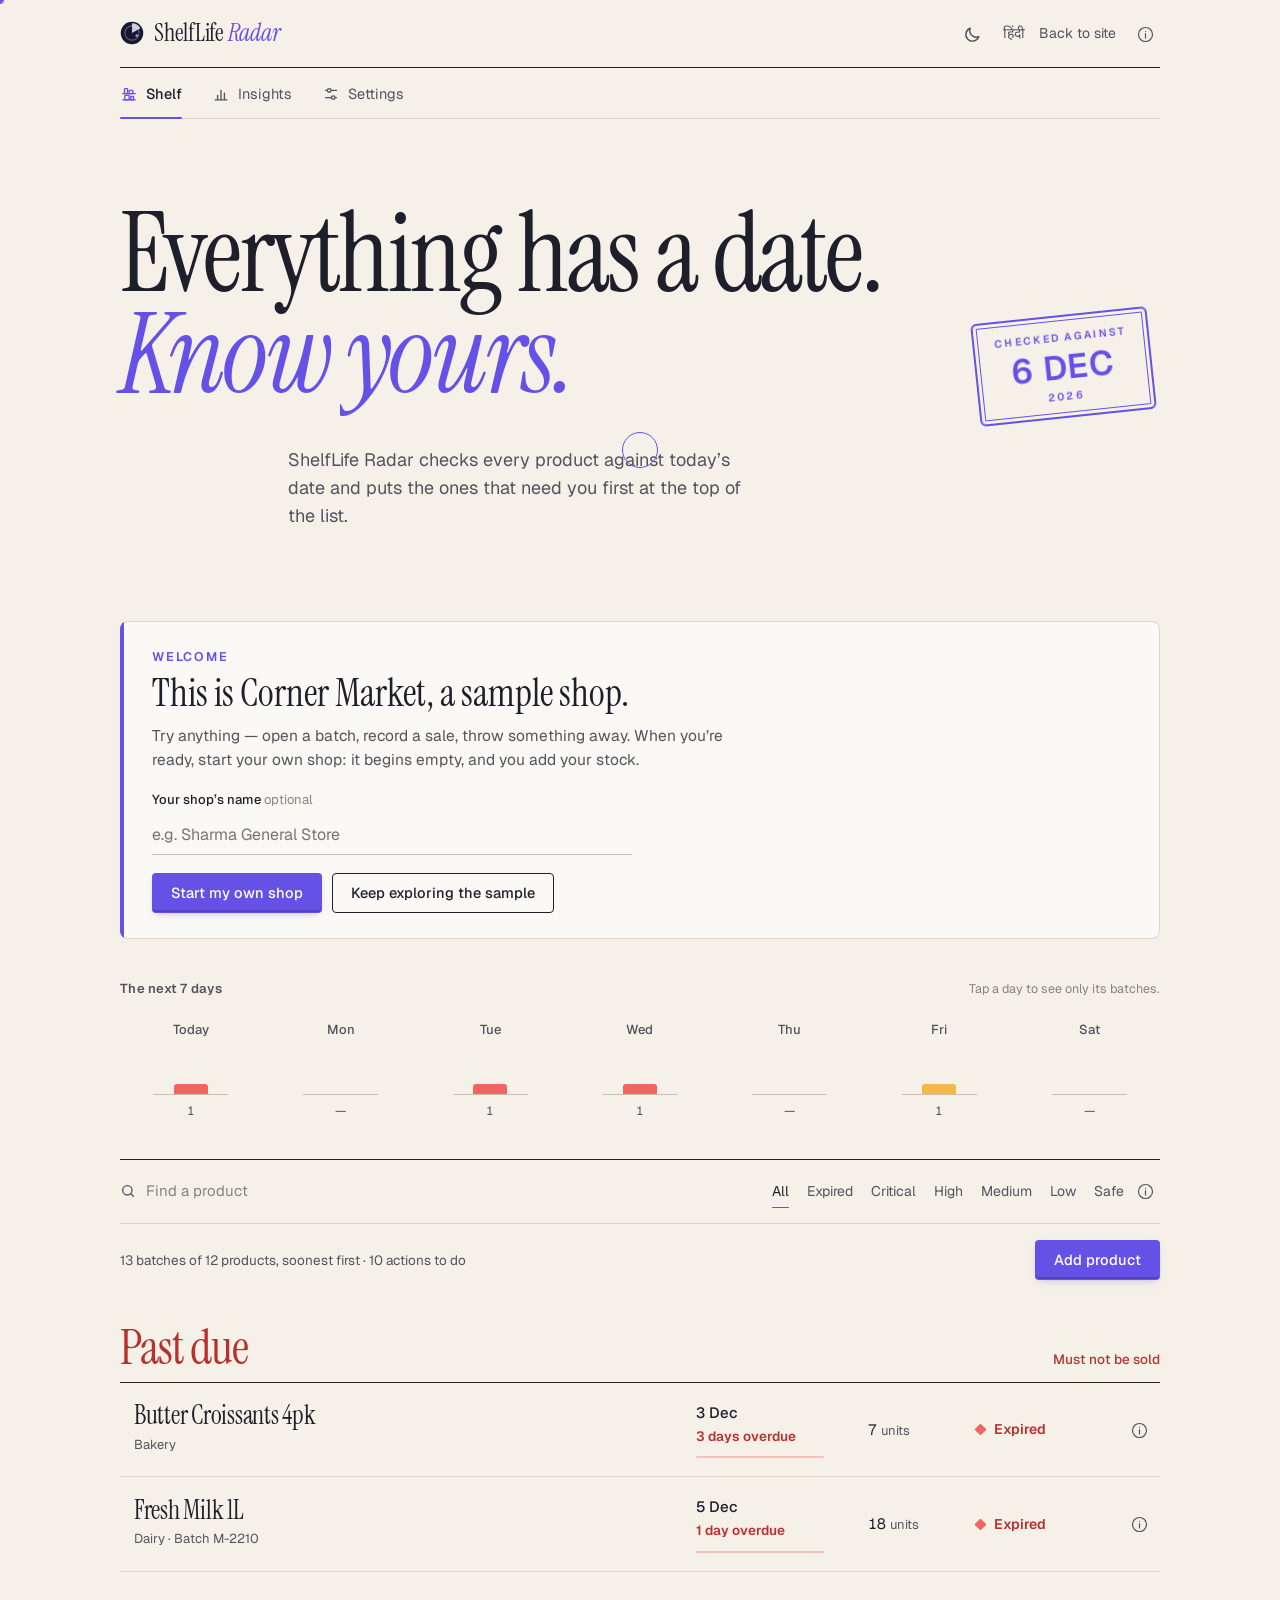
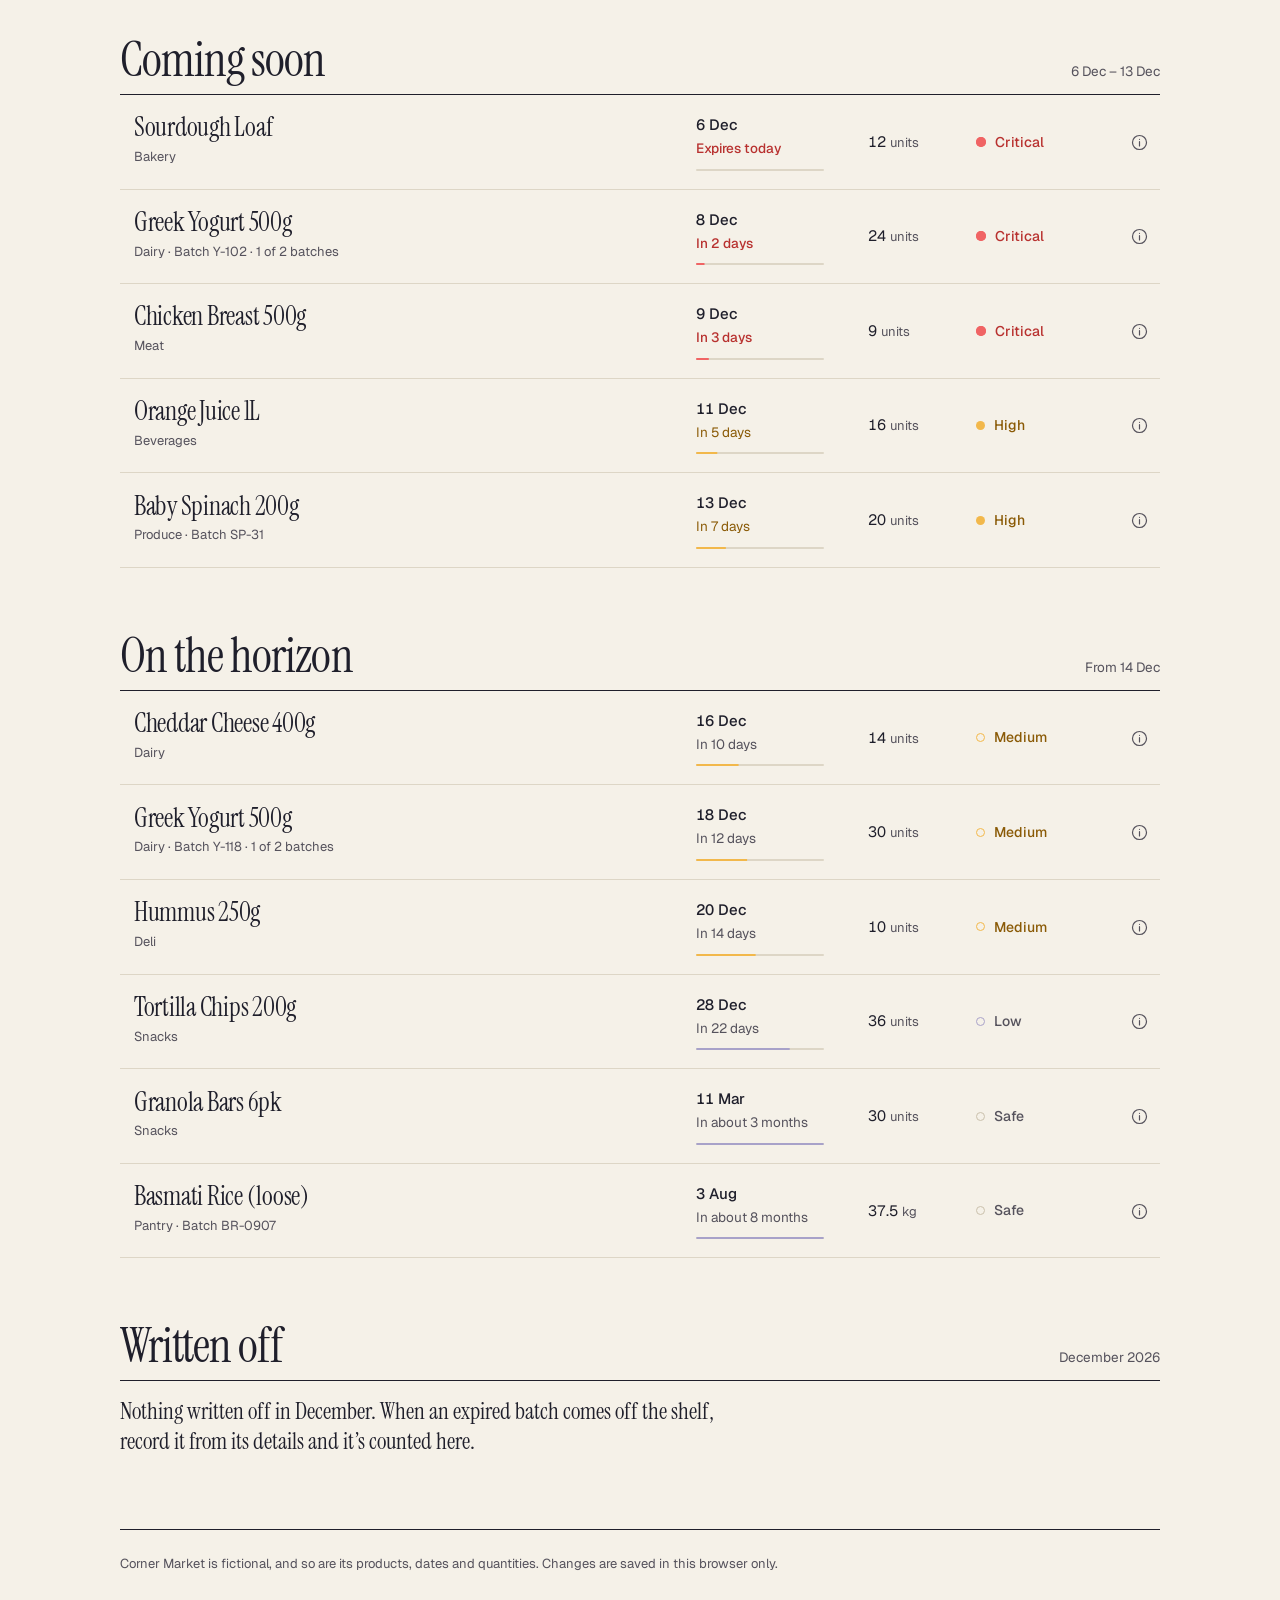
==== commit 9e598281: "Add files via upload" ====
--- a/demo.html
+++ b/demo.html
@@ -15,6 +15,7 @@
   <link rel="stylesheet" href="css/styles.css" />
   <link rel="stylesheet" href="css/demo.css" />
   <link rel="stylesheet" href="css/app.css" />
+  <link rel="stylesheet" href="css/interactive.css" />
   <link rel="prefetch" href="index.html" />
   <script>(function (d) { d.classList.add("js"); var t; try { t = localStorage.getItem("shelflife-theme"); } catch (e) {} if (t !== "light" && t !== "dark") t = window.matchMedia && matchMedia("(prefers-color-scheme: dark)").matches ? "dark" : "light"; d.setAttribute("data-theme", t); })(document.documentElement);</script>
 </head>
@@ -133,5 +134,6 @@
   <script src="js/demo/ui.js"></script>
   <script src="js/demo/shell.js"></script>
   <script src="js/demo/app.js"></script>
+  <script src="js/interactive.js"></script>
 </body>
 </html>
--- a/css/interactive.css
+++ b/css/interactive.css
@@ -0,0 +1,267 @@
+/* =========================================================
+   ShelfLife Radar — Luxury Motion & Cursor Hover System
+   Active across the entire site (Home, Store, Insights, Settings)
+   - Custom Fluid Magnetic Cursor (Dot + Inertia Ring)
+   - 3D Perspective Card Tilt with Specular Mouse Glare
+   - Magnetic Interactive Buttons & Tabs
+   - Kinetic Infinite Marquee Strip
+   - Tactile Micro-Interactions across all cards, lists, & controls
+   ========================================================= */
+
+/* ---------- Custom Fluid Cursor ---------- */
+@media (pointer: fine) {
+  body.has-custom-cursor,
+  body.has-custom-cursor a,
+  body.has-custom-cursor button,
+  body.has-custom-cursor input,
+  body.has-custom-cursor [role="button"],
+  body.has-custom-cursor .tab,
+  body.has-custom-cursor .apptab,
+  body.has-custom-cursor .info {
+    cursor: none !important;
+  }
+}
+
+.custom-cursor-dot {
+  position: fixed;
+  top: 0;
+  left: 0;
+  width: 7px;
+  height: 7px;
+  background-color: var(--accent, var(--violet));
+  border-radius: 50%;
+  pointer-events: none;
+  z-index: 99999;
+  transform: translate(-50%, -50%);
+  transition: opacity 0.3s ease, transform 0.15s ease, background-color 0.25s ease;
+  will-change: transform;
+}
+
+.custom-cursor-ring {
+  position: fixed;
+  top: 0;
+  left: 0;
+  width: 36px;
+  height: 36px;
+  border: 1.5px solid var(--accent, var(--violet));
+  border-radius: 50%;
+  pointer-events: none;
+  z-index: 99998;
+  transform: translate(-50%, -50%);
+  transition: width 0.3s var(--ease), height 0.3s var(--ease), border-color 0.3s ease, background-color 0.3s ease, opacity 0.3s ease;
+  will-change: transform, width, height;
+}
+
+/* Cursor Hover States */
+body.cursor-hover-link .custom-cursor-ring {
+  width: 54px;
+  height: 54px;
+  background-color: rgba(121, 101, 242, 0.08);
+  border-color: var(--accent, var(--violet));
+}
+body.cursor-hover-btn .custom-cursor-ring {
+  width: 62px;
+  height: 62px;
+  background-color: rgba(121, 101, 242, 0.15);
+  border-color: var(--accent, var(--violet));
+}
+body.cursor-hover-btn .custom-cursor-dot {
+  transform: translate(-50%, -50%) scale(1.6);
+  background-color: #ffffff;
+}
+body.cursor-hover-text .custom-cursor-ring {
+  width: 78px;
+  height: 78px;
+  border-color: rgba(121, 101, 242, 0.3);
+  background-color: rgba(121, 101, 242, 0.06);
+  backdrop-filter: invert(0.08);
+}
+body.cursor-hover-card .custom-cursor-ring {
+  width: 64px;
+  height: 64px;
+  border-width: 1px;
+  border-style: dashed;
+  border-color: var(--accent, var(--violet));
+}
+body.cursor-hover-input .custom-cursor-ring {
+  width: 44px;
+  height: 44px;
+  border-radius: 8px;
+  border-color: var(--accent, var(--violet));
+  background-color: rgba(121, 101, 242, 0.06);
+}
+
+/* ---------- 3D Tilt & Specular Cursor Light Glare ---------- */
+[data-tilt],
+.figure,
+.pageblock,
+.art {
+  transform-style: preserve-3d;
+  transition: transform 0.22s cubic-bezier(0.16, 1, 0.3, 1), box-shadow 0.3s ease;
+  will-change: transform;
+  position: relative;
+}
+[data-tilt]:hover,
+.figure:hover,
+.pageblock:hover,
+.art:hover {
+  box-shadow: 0 20px 40px -12px rgba(23, 23, 47, 0.09);
+}
+:root[data-theme="dark"] [data-tilt]:hover,
+:root[data-theme="dark"] .figure:hover,
+:root[data-theme="dark"] .pageblock:hover,
+:root[data-theme="dark"] .art:hover {
+  box-shadow: 0 20px 40px -12px rgba(0, 0, 0, 0.55);
+}
+.tilt-glare {
+  position: absolute;
+  inset: 0;
+  pointer-events: none;
+  border-radius: inherit;
+  opacity: 0;
+  background: radial-gradient(circle 280px at var(--mouse-x, 50%) var(--mouse-y, 50%), rgba(255, 255, 255, 0.2), transparent 75%);
+  transition: opacity 0.35s ease;
+  z-index: 5;
+}
+:root[data-theme="dark"] .tilt-glare {
+  background: radial-gradient(circle 280px at var(--mouse-x, 50%) var(--mouse-y, 50%), rgba(168, 152, 255, 0.14), transparent 75%);
+}
+[data-tilt]:hover .tilt-glare,
+.figure:hover .tilt-glare,
+.pageblock:hover .tilt-glare,
+.art:hover .tilt-glare {
+  opacity: 1;
+}
+
+/* ---------- Magnetic Elements ---------- */
+.btn-magnetic,
+.btn,
+.apptab,
+.tab,
+.mast__brand,
+.theme-toggle,
+.info {
+  transition: transform 0.22s cubic-bezier(0.16, 1, 0.3, 1), box-shadow 0.22s ease;
+  will-change: transform;
+}
+.btn:hover,
+.btn-magnetic:hover {
+  box-shadow: 0 8px 20px -6px rgba(102, 81, 230, 0.4);
+}
+
+/* ---------- App Tabs Hover Micro-interaction ---------- */
+.apptab {
+  border-radius: 6px;
+  transition: background-color 0.2s ease, transform 0.2s ease;
+}
+.apptab:hover {
+  transform: translateY(-1px);
+}
+
+/* Week Ahead Bar Hover ---------- */
+.week__day {
+  transition: transform 0.25s var(--ease), background-color 0.2s ease;
+  cursor: pointer;
+}
+.week__day:hover {
+  transform: translateY(-3px) scale(1.03);
+}
+
+/* Product & Batch Row Hover Interaction ---------- */
+.product,
+.batch,
+.item,
+.advices li,
+.art__row,
+.art-ledger__line,
+.step {
+  transition: transform 0.25s var(--ease), background-color 0.2s ease, box-shadow 0.25s ease;
+}
+.product:hover,
+.batch:hover {
+  transform: translateY(-2px);
+}
+.advices li:hover {
+  transform: translateX(4px);
+  background: rgba(121, 101, 242, 0.04);
+  border-radius: 6px;
+}
+.step:hover {
+  transform: translateY(-4px);
+  background: rgba(121, 101, 242, 0.035);
+  border-radius: 8px;
+}
+:root[data-theme="dark"] .step:hover {
+  background: rgba(168, 152, 255, 0.05);
+}
+.step:hover .step__n {
+  color: var(--accent, var(--violet));
+  display: inline-block;
+  transform: scale(1.12);
+  transition: transform 0.25s var(--ease);
+}
+
+/* Date Stamp Hover ---------- */
+.stamp {
+  transition: transform 0.3s var(--ease), box-shadow 0.3s ease;
+  cursor: pointer;
+}
+.stamp:hover {
+  transform: translateY(-2px) scale(1.02);
+}
+
+/* Input Focus & Hover ---------- */
+.find,
+input[type="search"],
+input[type="text"] {
+  transition: border-color 0.25s ease, box-shadow 0.25s ease, transform 0.2s ease;
+}
+.find:hover {
+  border-color: var(--line-strong);
+}
+
+/* Kinetic Infinite Marquee Strip ---------- */
+.marquee-wrap {
+  width: 100%;
+  overflow: hidden;
+  padding: 22px 0;
+  background: var(--paper, var(--bg));
+  border-top: 1px solid var(--rule, var(--line));
+  border-bottom: 1px solid var(--rule, var(--line));
+  position: relative;
+  user-select: none;
+}
+.marquee-track {
+  display: flex;
+  width: max-content;
+  animation: marquee-scroll 34s linear infinite;
+}
+.marquee-track:hover {
+  animation-play-state: paused;
+}
+.marquee-content {
+  display: flex;
+  align-items: center;
+  gap: 36px;
+  padding-right: 36px;
+  font-family: var(--serif, serif);
+  font-size: clamp(20px, 2.4vw, 28px);
+  color: var(--ink-soft);
+  white-space: nowrap;
+}
+.marquee-content em {
+  font-style: italic;
+  color: var(--accent, var(--violet));
+}
+.marquee-dot {
+  display: inline-block;
+  width: 6px;
+  height: 6px;
+  border-radius: 50%;
+  background: var(--accent, var(--violet));
+  opacity: 0.6;
+}
+@keyframes marquee-scroll {
+  from { transform: translateX(0); }
+  to { transform: translateX(-50%); }
+}
